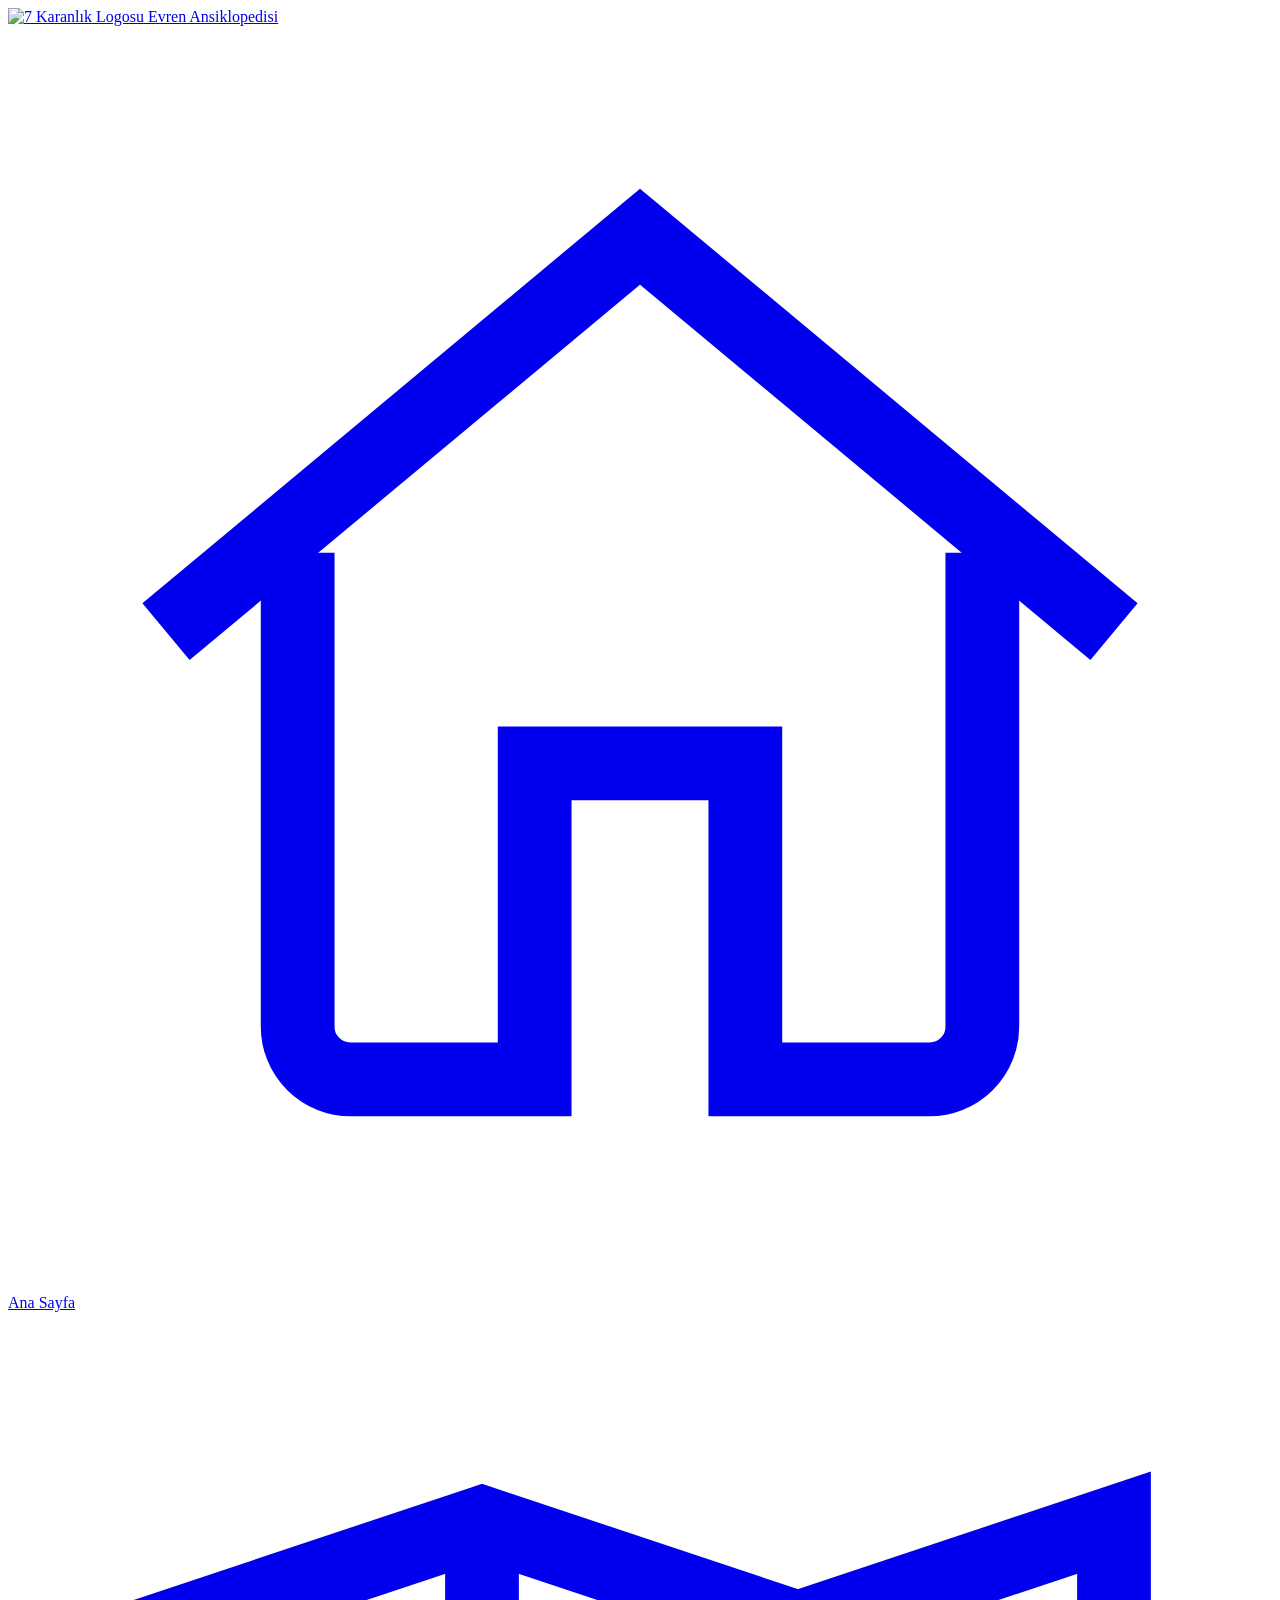
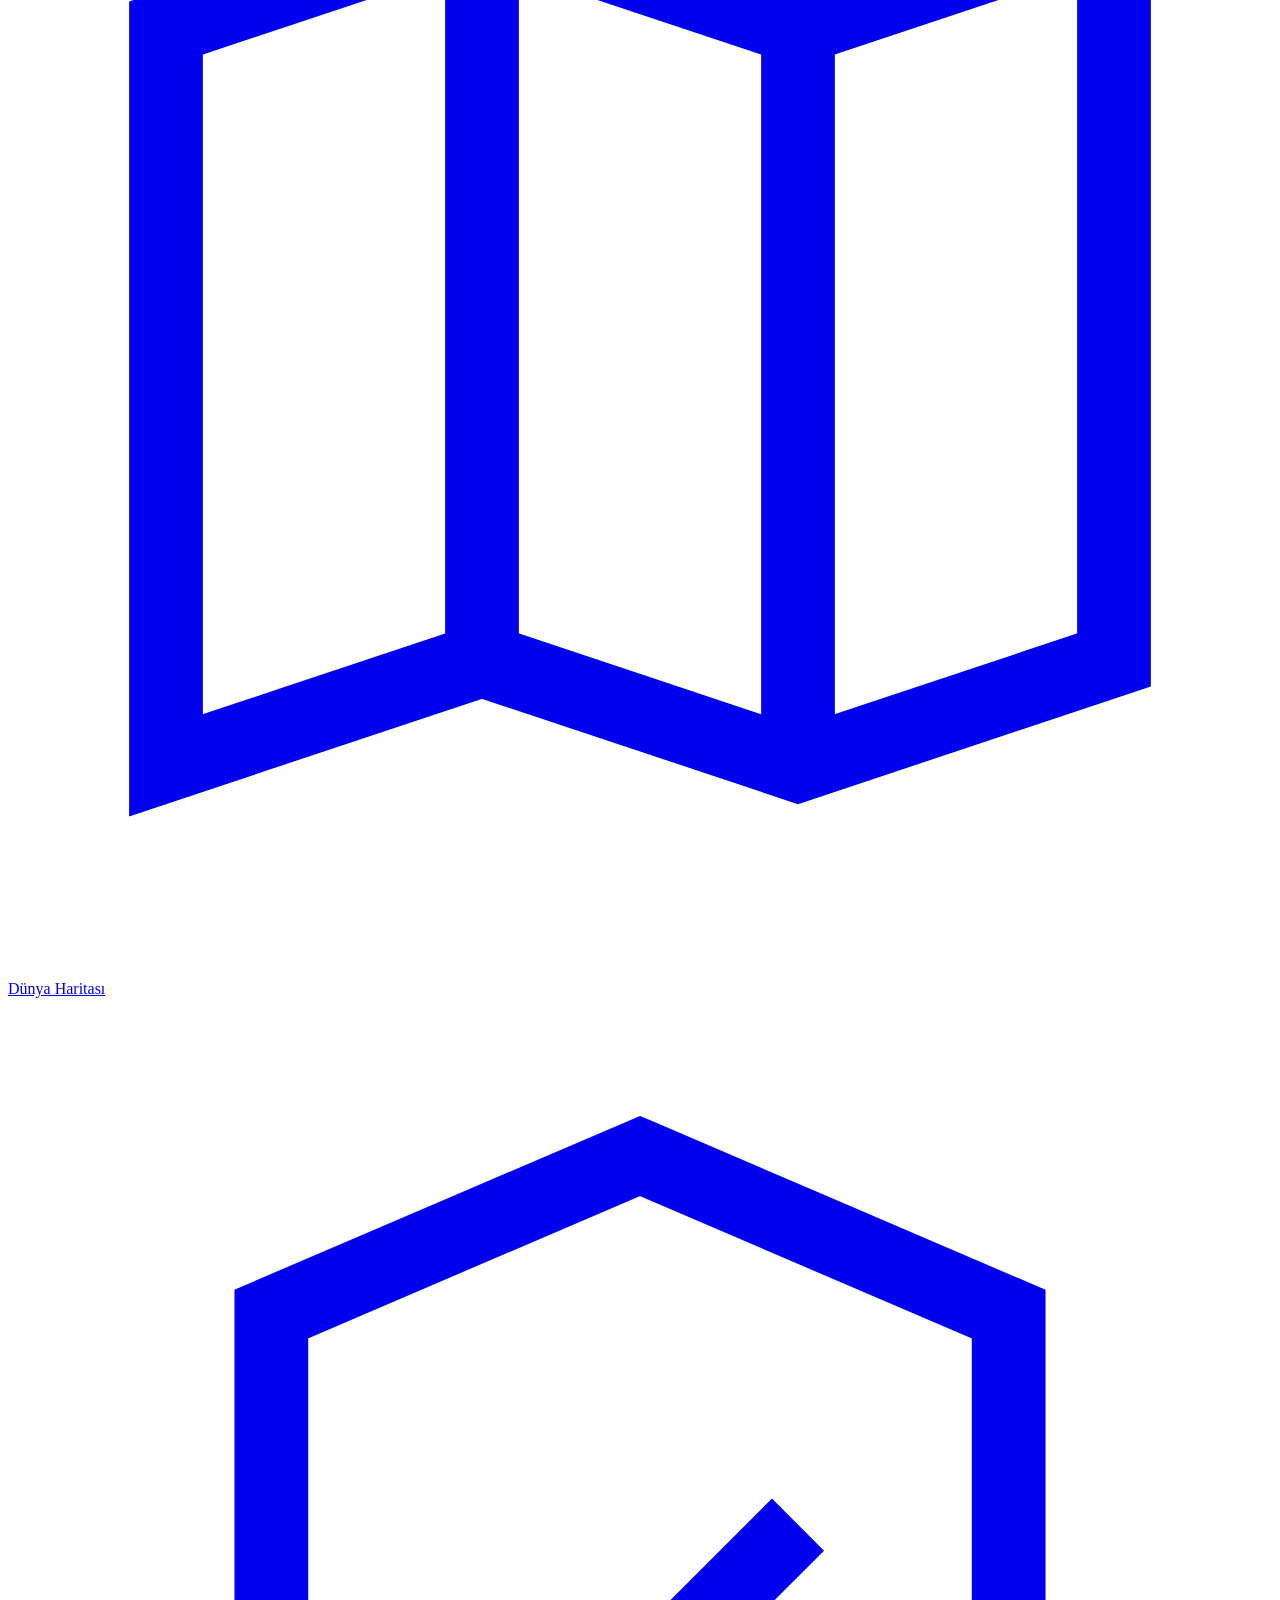
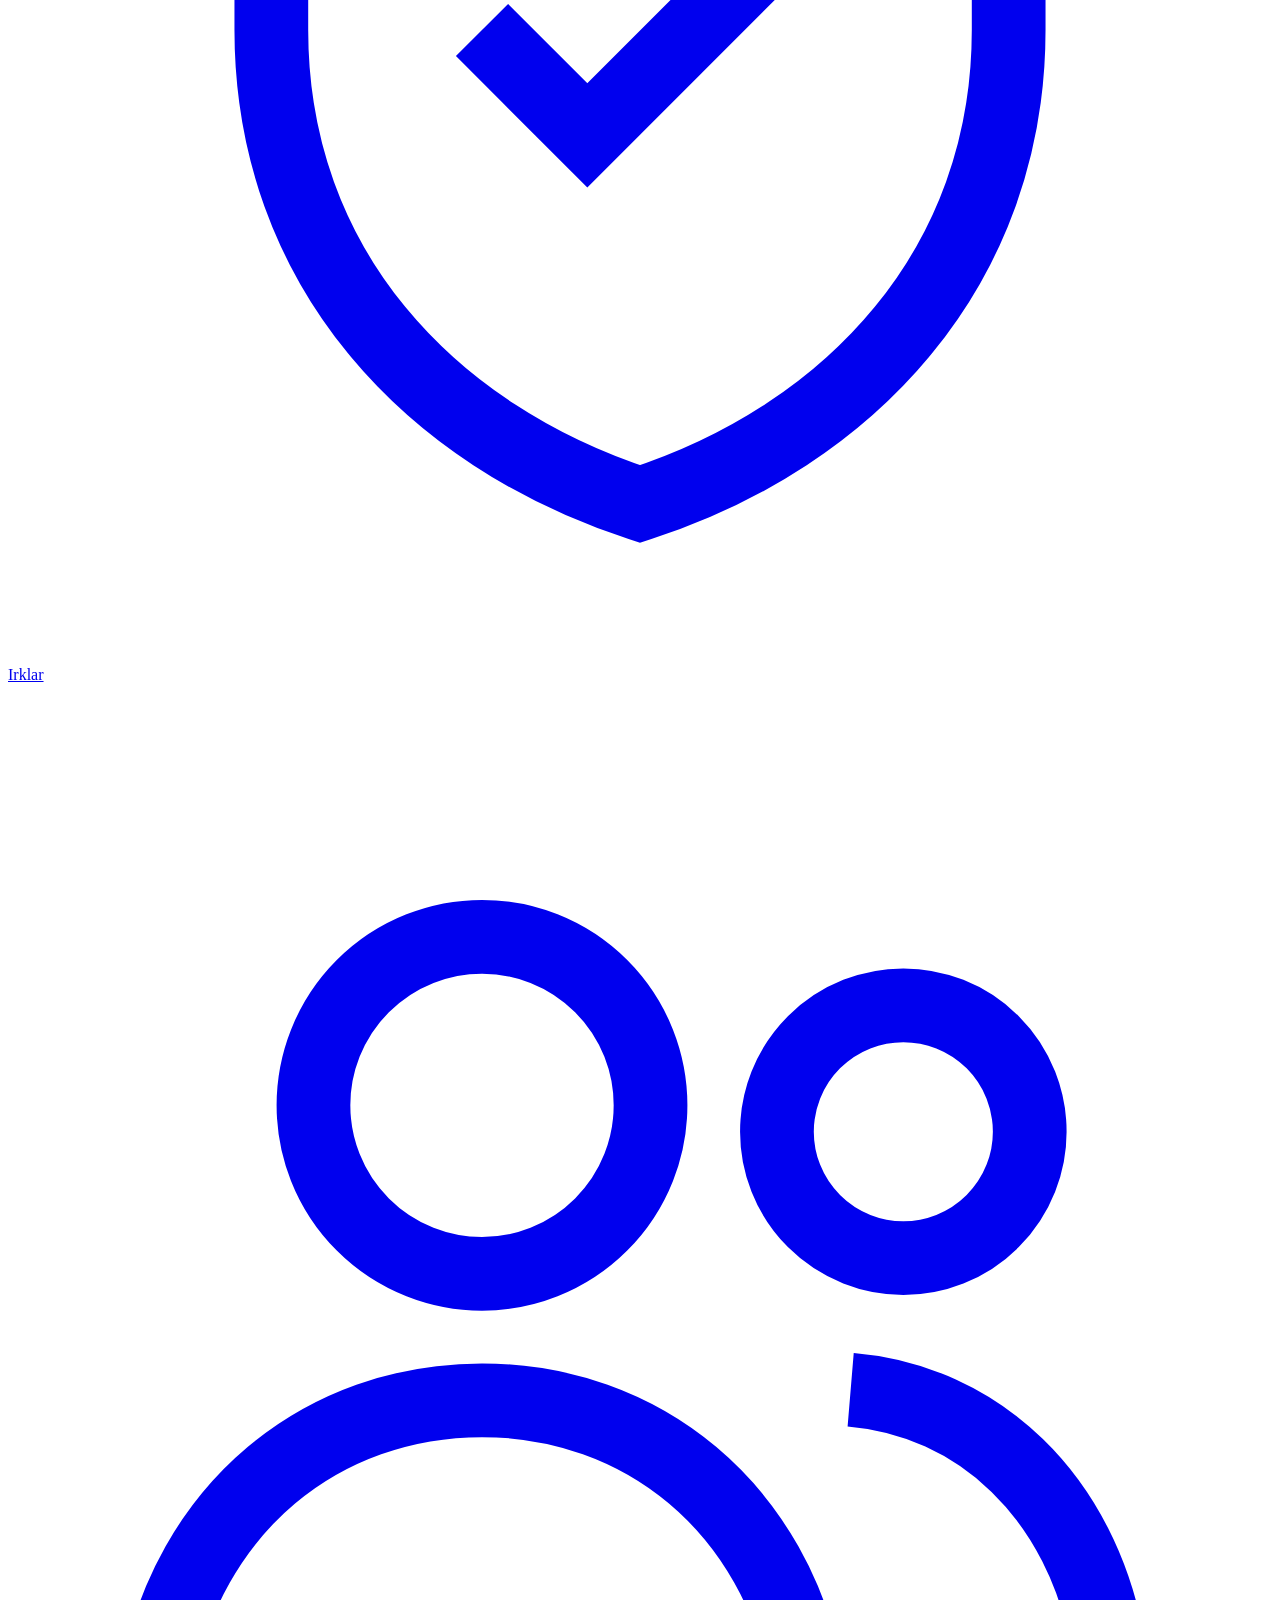
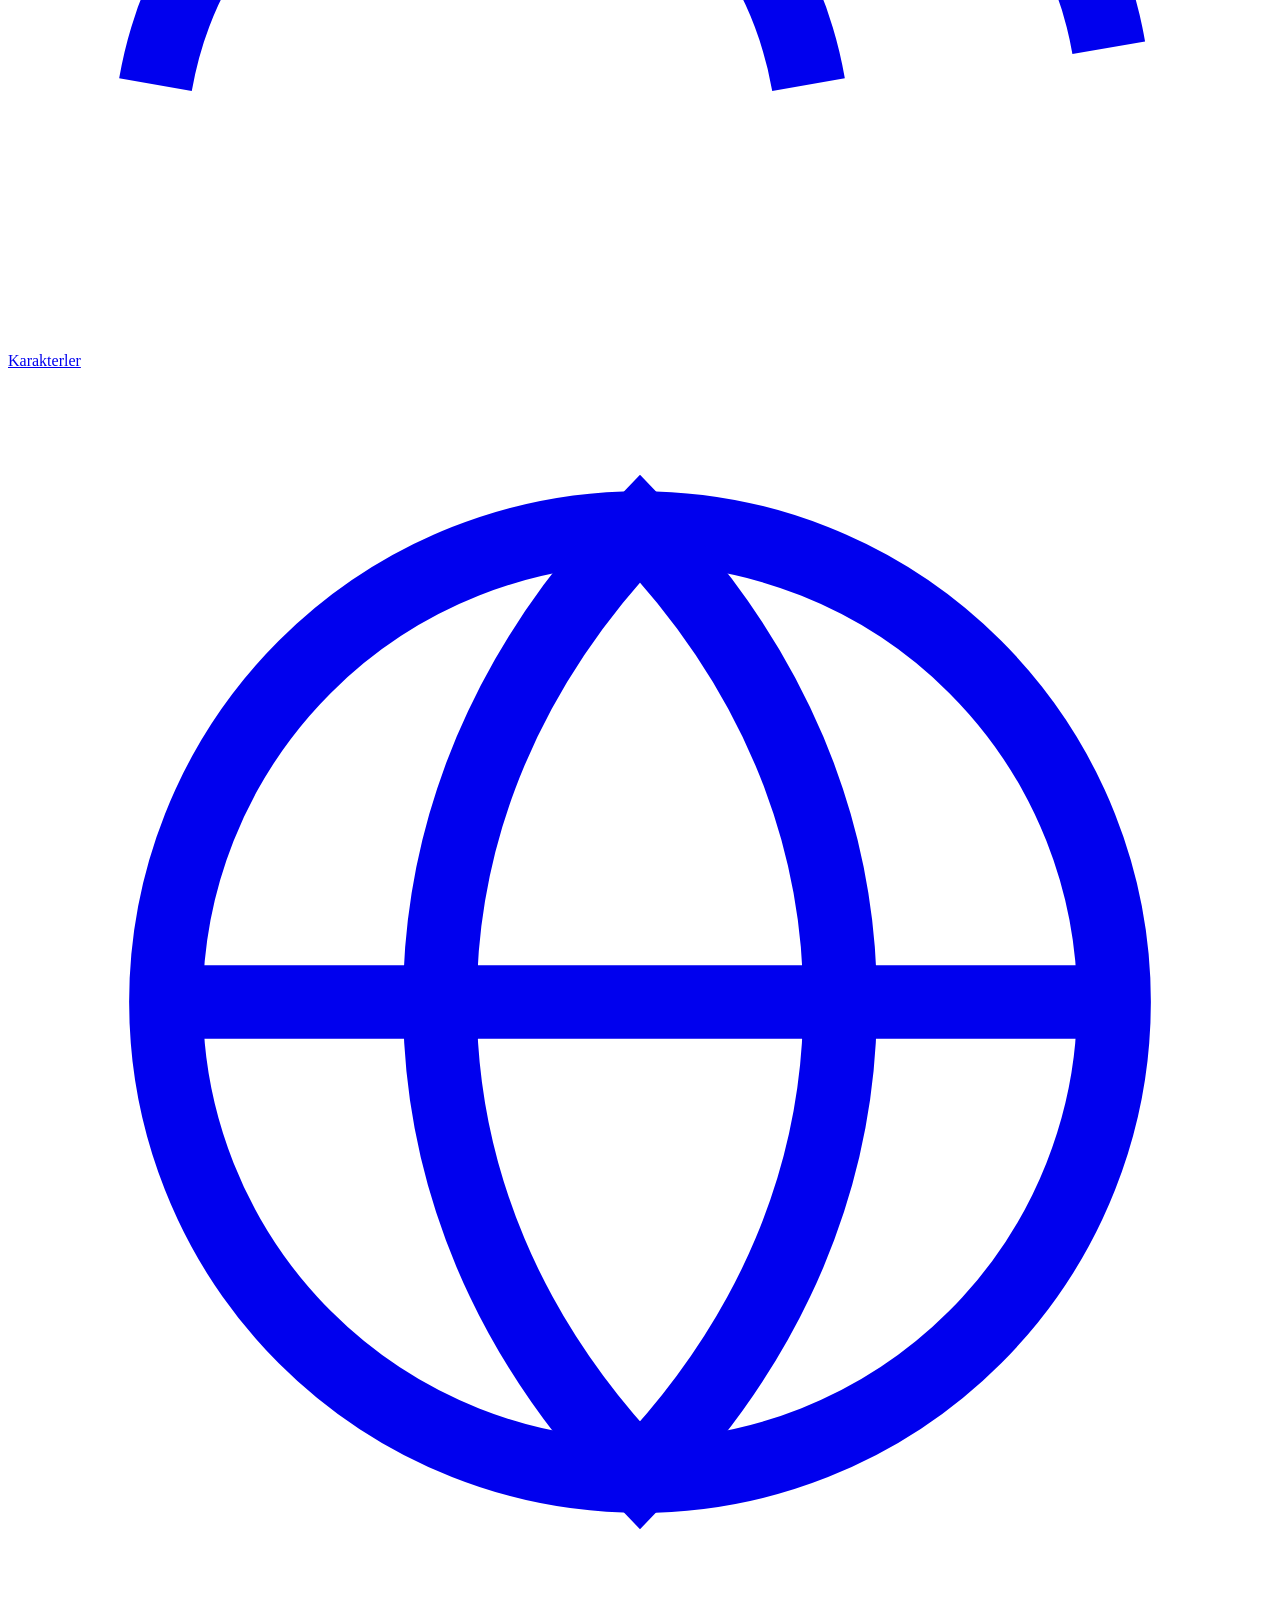
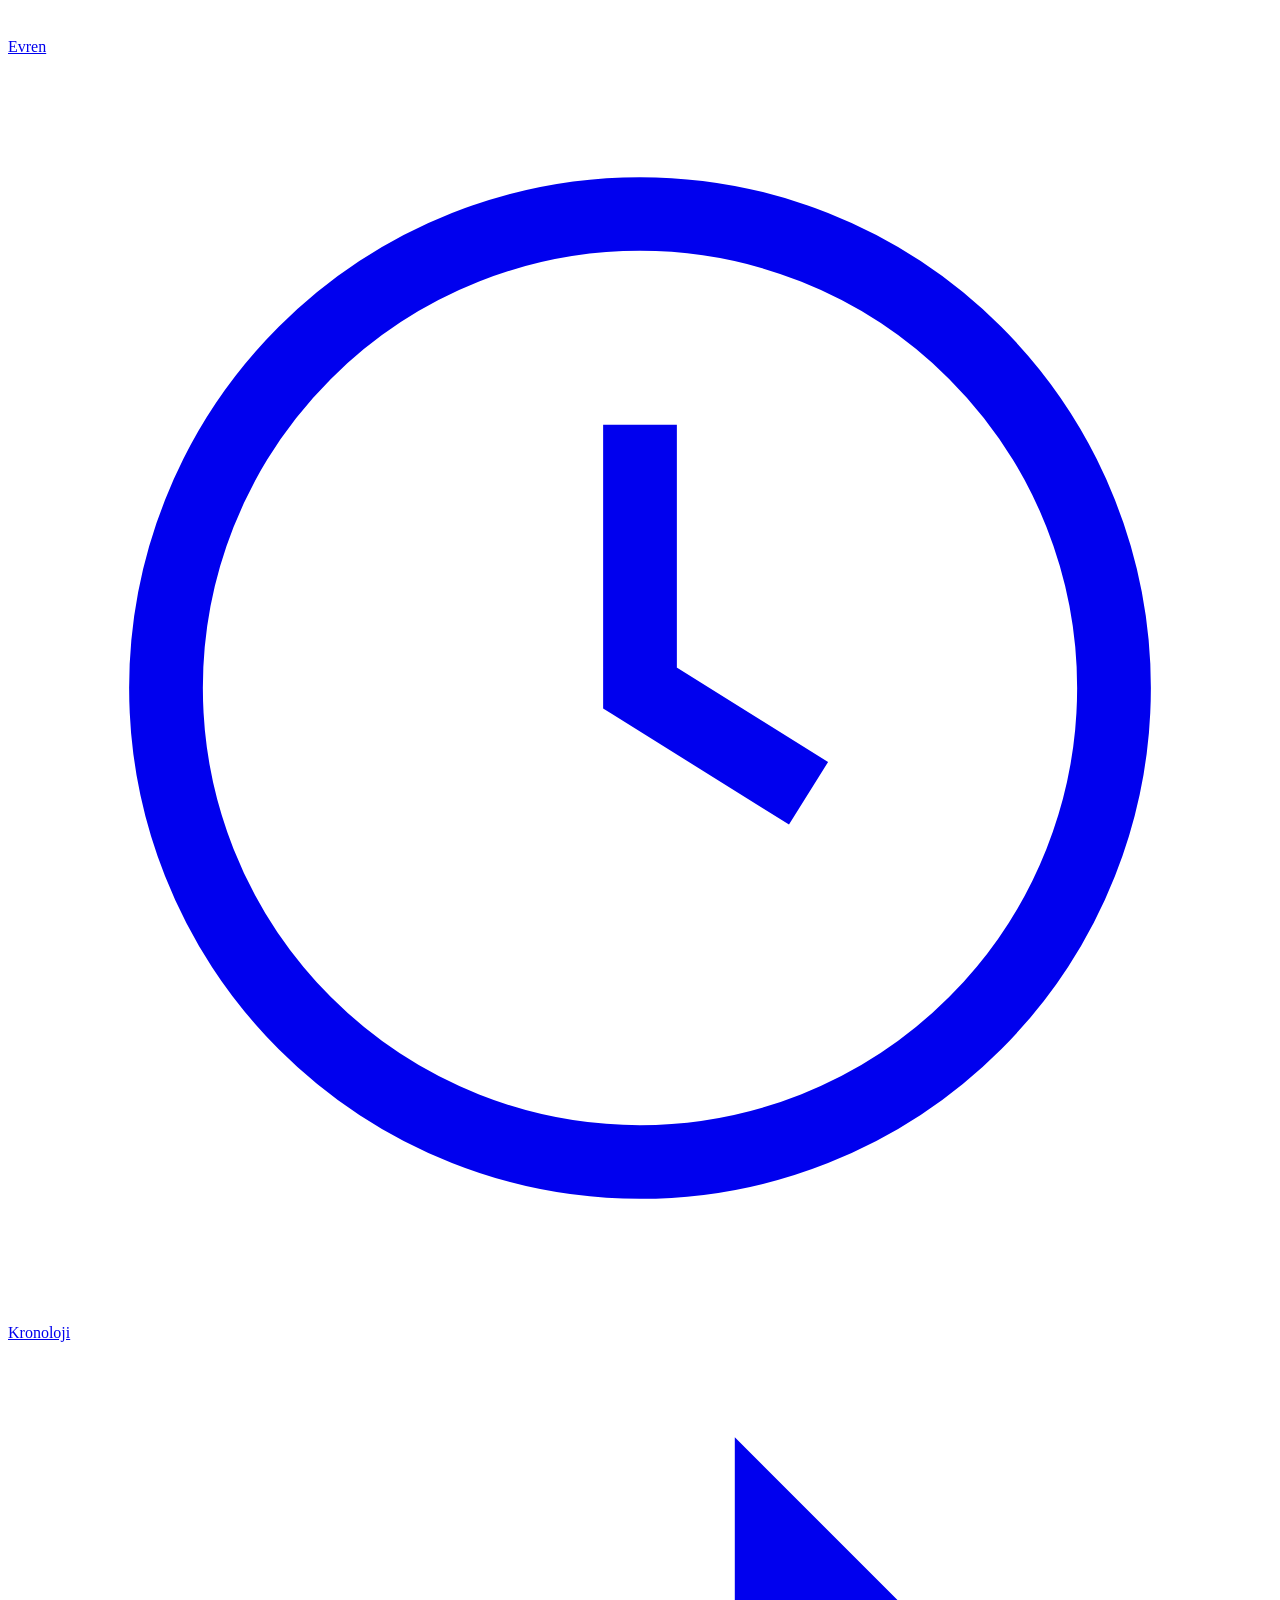
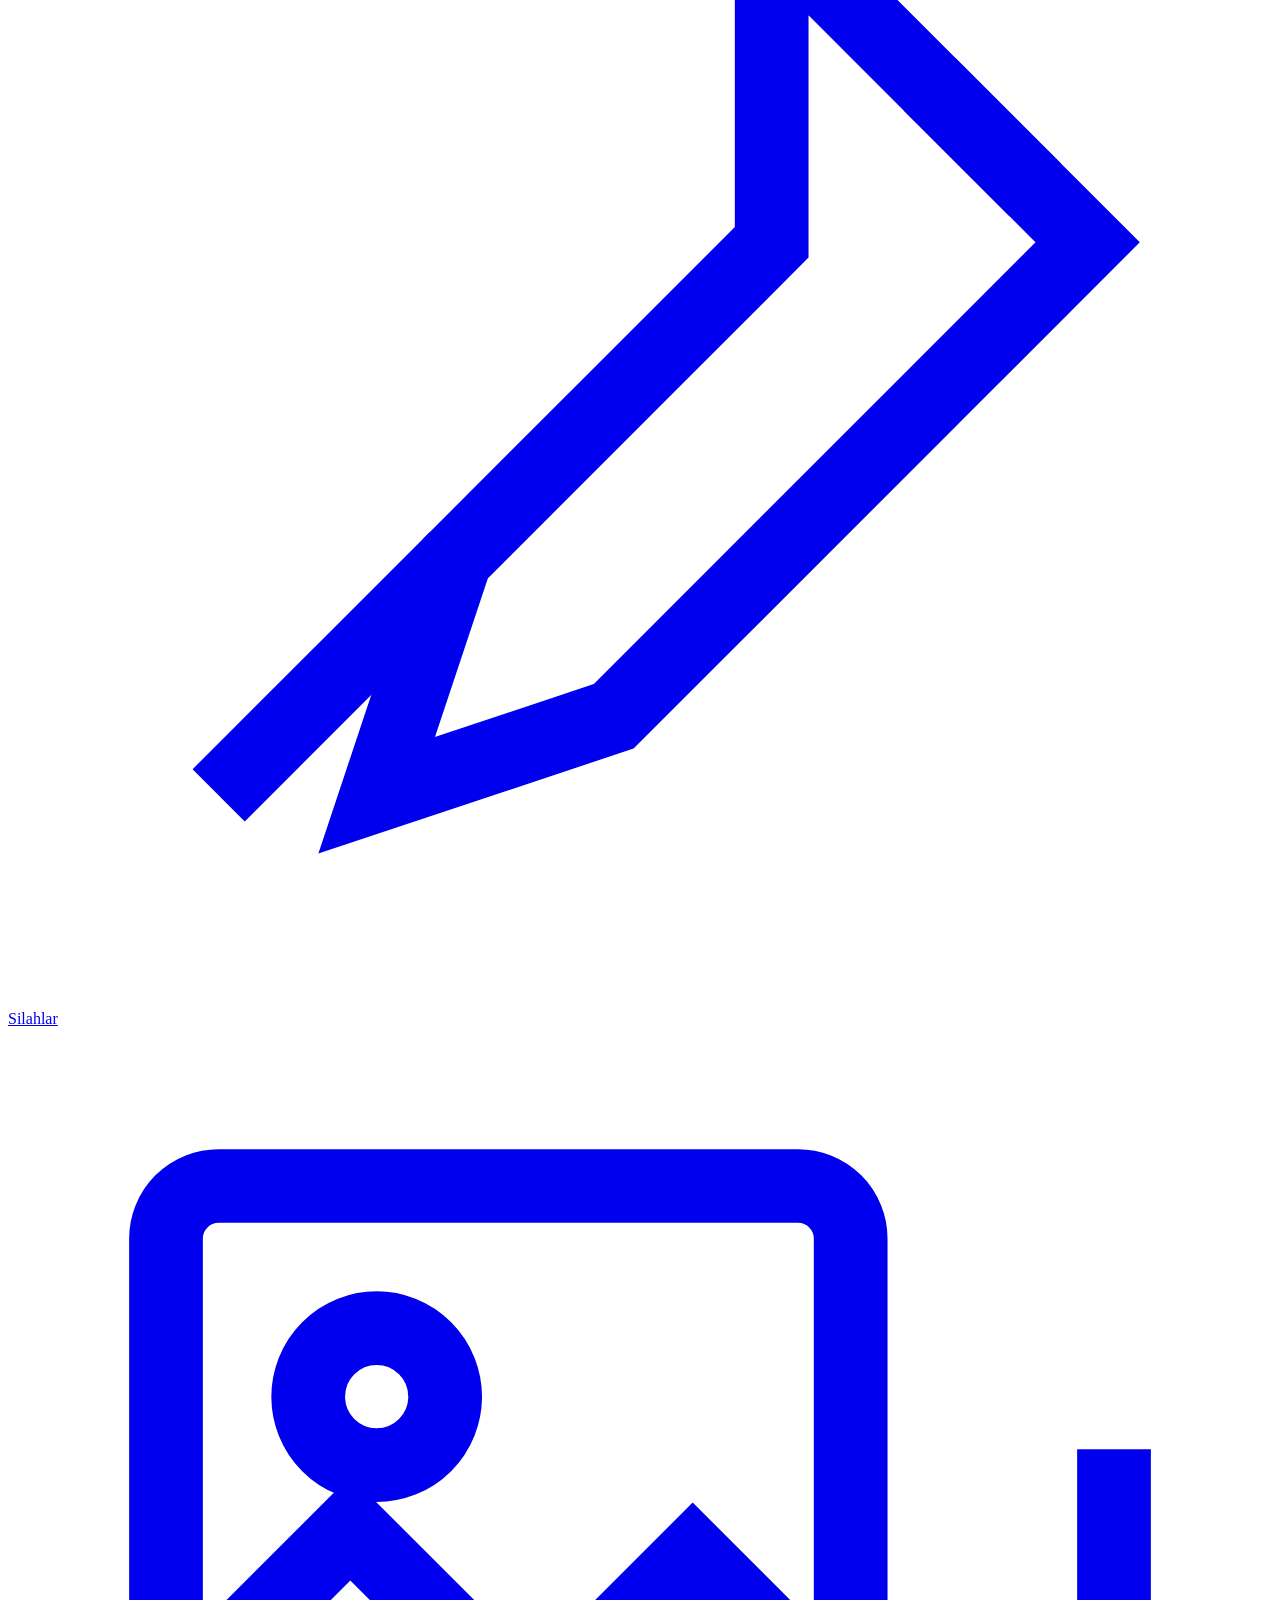
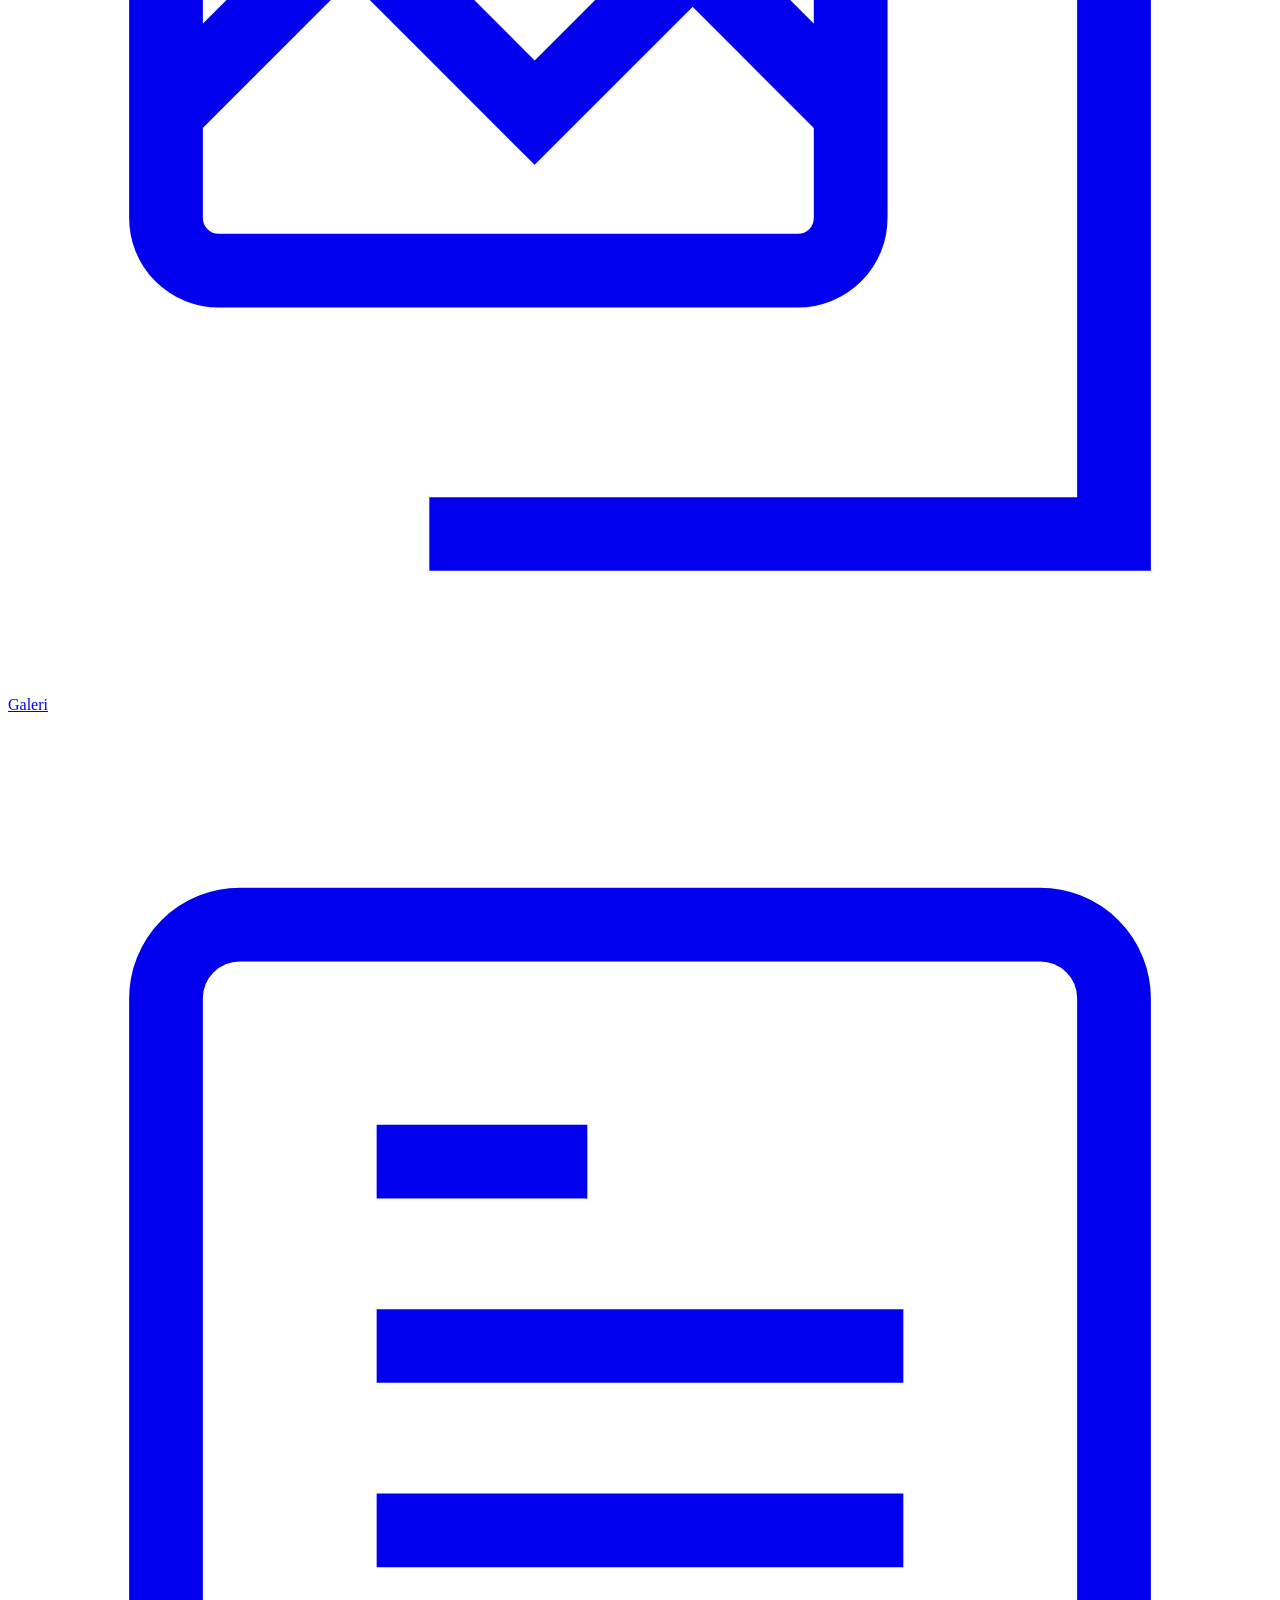
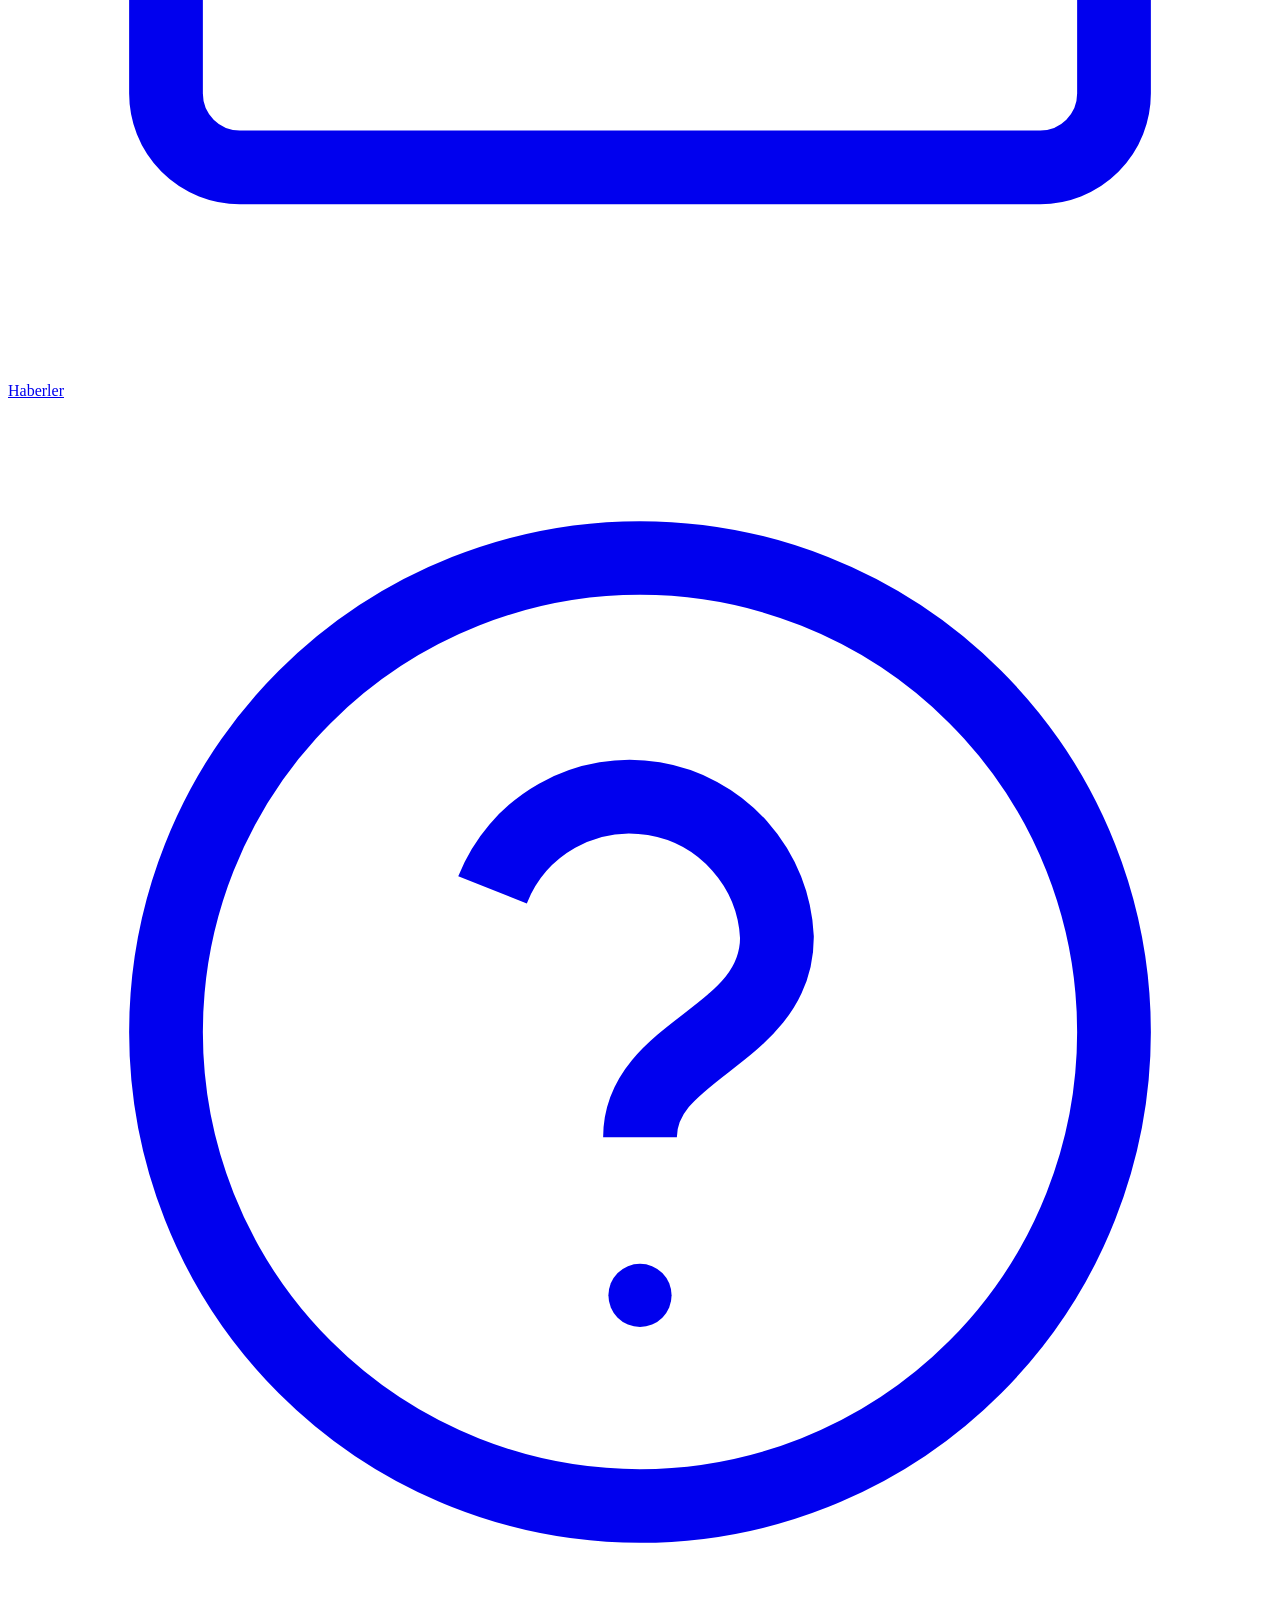
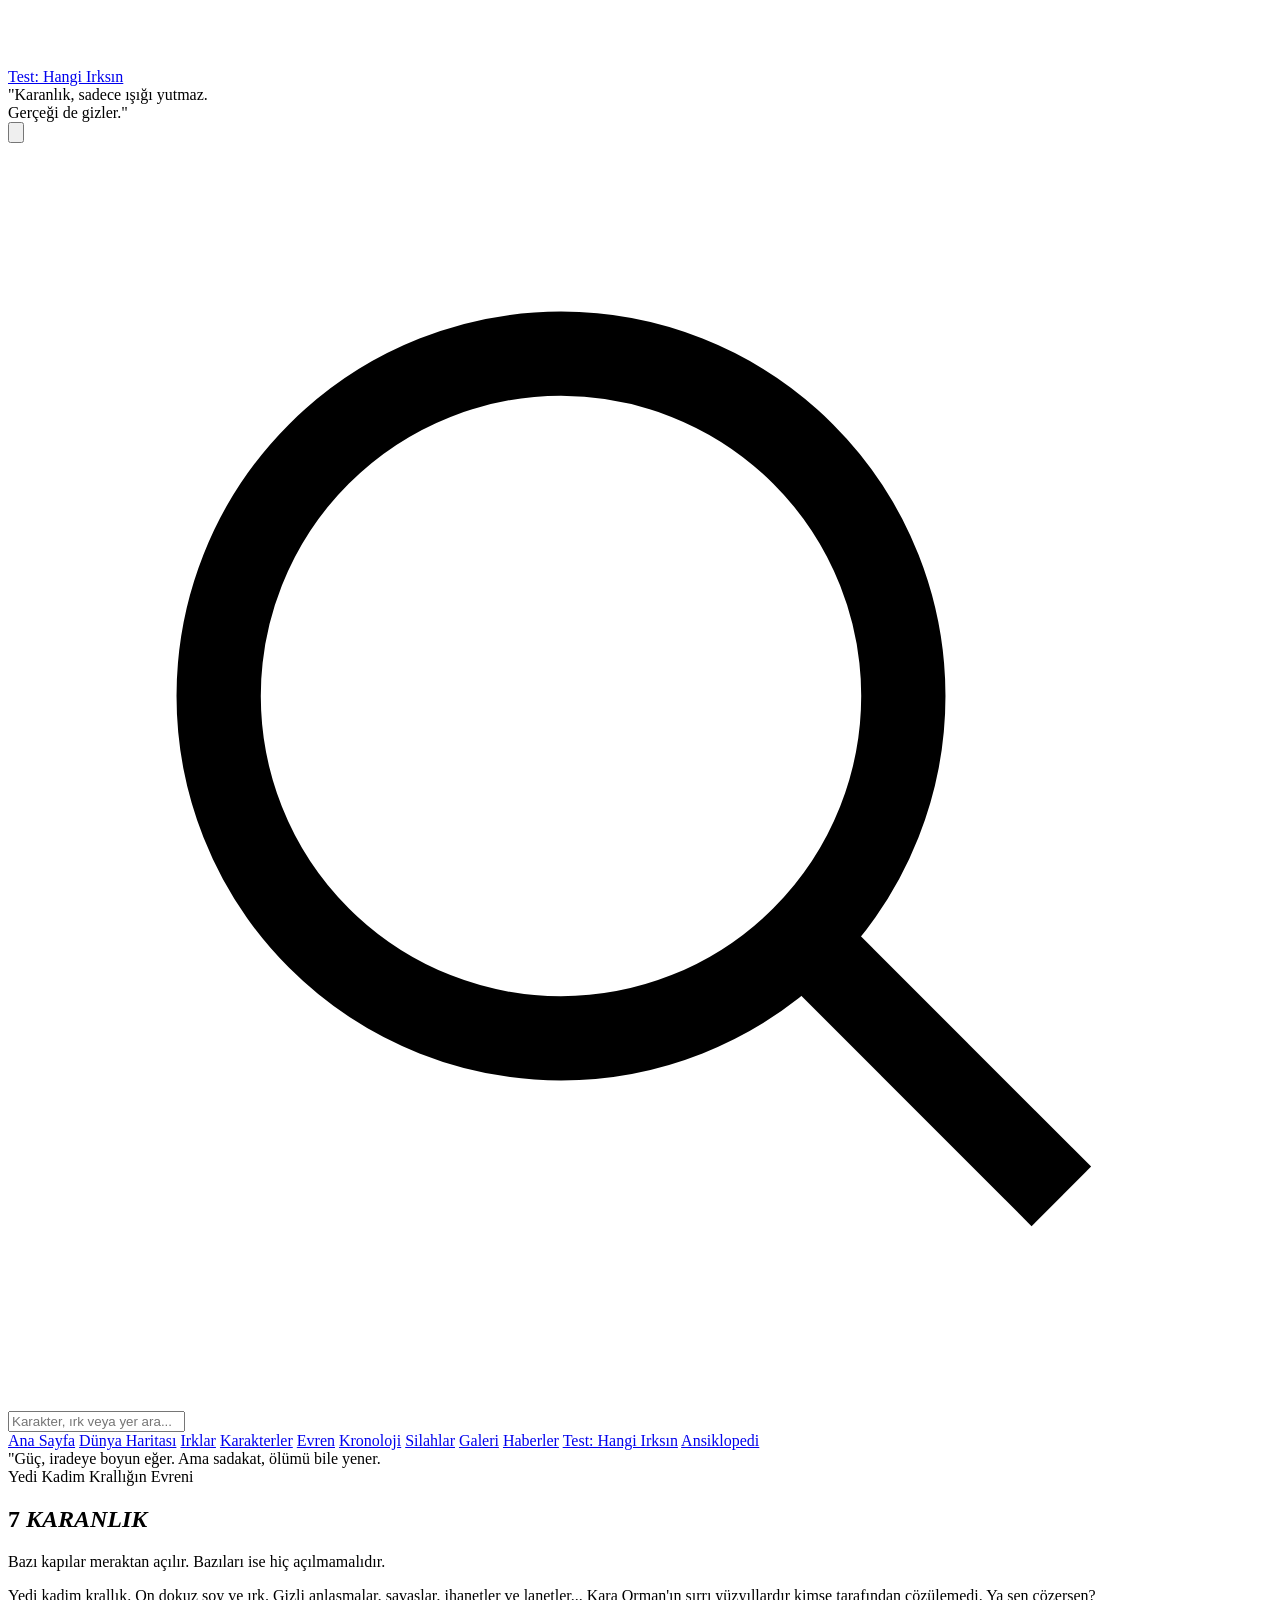
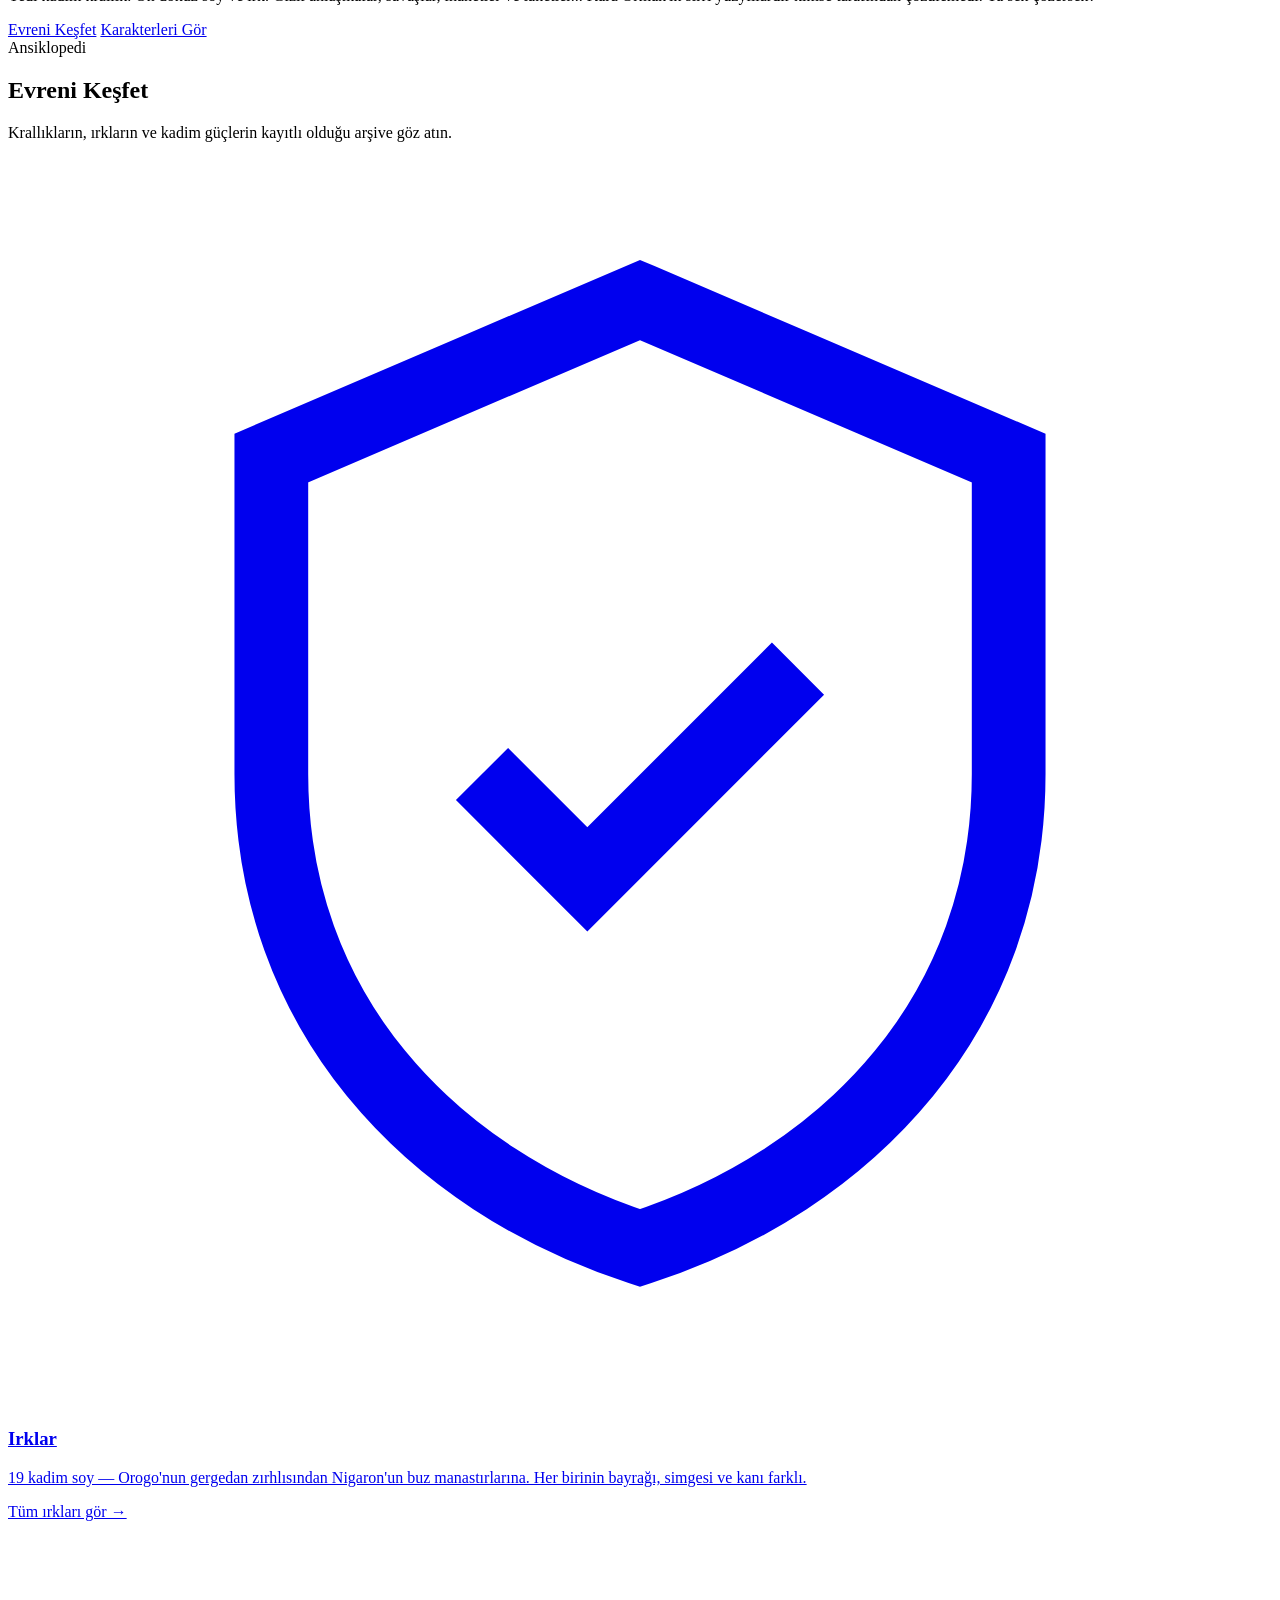
==== index.html @ 1557a7f5 "v20260812 v20260812 7 karanlık evreni" ====
<!DOCTYPE html>
<html lang="tr">
<head>
<meta charset="UTF-8">
<meta name="viewport" content="width=device-width, initial-scale=1.0">
<title>Ana Sayfa · 7 Karanlık Evren Ansiklopedisi</title>
<meta name="description" content="7 Karanlık evreninin resmi ansiklopedisi: ırklar, karakterler, krallıklar ve kadim kronoloji.">
<link rel="preconnect" href="https://fonts.googleapis.com">
<link rel="stylesheet" href="assets/style.css">
<script src="data/data.js"></script>
<script src="assets/common.js"></script>

</head>
<body>
<div class="scrim"></div>
<div class="app">
  <aside class="sidebar">
    <div class="brand">
      <a href="index.html">
        <img src="assets/img/logo.png" alt="7 Karanlık Logosu">
        <span class="tagline">Evren Ansiklopedisi</span>
      </a>
    </div>
    <nav class="nav-main">
<a href="index.html" class="active"><svg viewBox="0 0 24 24" fill="none" stroke="currentColor" stroke-width="1.4"><path d="M3 11.5 12 4l9 7.5"/><path d="M5.5 10v9a1 1 0 0 0 1 1H10v-6h4v6h3.5a1 1 0 0 0 1-1v-9"/></svg><span>Ana Sayfa</span></a>
<a href="harita.html"><svg viewBox="0 0 24 24" fill="none" stroke="currentColor" stroke-width="1.4"><path d="M9 4 3 6v14l6-2 6 2 6-2V4l-6 2-6-2z"/><path d="M9 4v14M15 6v14"/></svg><span>Dünya Haritası</span></a>
<a href="irklar.html"><svg viewBox="0 0 24 24" fill="none" stroke="currentColor" stroke-width="1.4"><path d="M12 3l7 3v6c0 4.5-3 7.7-7 9-4-1.3-7-4.5-7-9V6l7-3z"/><path d="M9 12l2 2 4-4"/></svg><span>Irklar</span></a>
<a href="karakterler.html"><svg viewBox="0 0 24 24" fill="none" stroke="currentColor" stroke-width="1.4"><circle cx="9" cy="8" r="3.2"/><path d="M2.8 19c.6-3.4 3.2-5.4 6.2-5.4s5.6 2 6.2 5.4"/><circle cx="17" cy="8.5" r="2.4"/><path d="M16 13.4c2.4.2 4.4 2 4.9 4.9"/></svg><span>Karakterler</span></a>
<a href="evren.html"><svg viewBox="0 0 24 24" fill="none" stroke="currentColor" stroke-width="1.4"><circle cx="12" cy="12" r="9"/><path d="M3 12h18M12 3c2.5 2.6 3.8 5.7 3.8 9s-1.3 6.4-3.8 9c-2.5-2.6-3.8-5.7-3.8-9S9.5 5.6 12 3z"/></svg><span>Evren</span></a>
<a href="kronoloji.html"><svg viewBox="0 0 24 24" fill="none" stroke="currentColor" stroke-width="1.4"><circle cx="12" cy="12" r="9"/><path d="M12 7v5l3.2 2"/></svg><span>Kronoloji</span></a>
<a href="silahlar.html"><svg viewBox="0 0 24 24" fill="none" stroke="currentColor" stroke-width="1.4"><path d="M14.5 3.5 20.5 9.5 11.5 18.5 7 20l1.5-4.5 6-6z"/><path d="M17.5 6.5l2 2"/><path d="M4 20l4.5-4.5"/></svg><span>Silahlar</span></a>
<a href="galeri.html"><svg viewBox="0 0 24 24" fill="none" stroke="currentColor" stroke-width="1.4"><rect x="3" y="3" width="13" height="13" rx="1"/><circle cx="7" cy="7" r="1.3"/><path d="M3 13l3.5-3.5L10 13l3-3 3 3"/><path d="M8 21h13V8"/></svg><span>Galeri</span></a>
<a href="haberler.html"><svg viewBox="0 0 24 24" fill="none" stroke="currentColor" stroke-width="1.4"><rect x="3" y="4" width="18" height="16" rx="1.4"/><path d="M7 8.5h4M7 12h10M7 15.5h10"/></svg><span>Haberler</span></a>
<a href="test-irk.html"><svg viewBox="0 0 24 24" fill="none" stroke="currentColor" stroke-width="1.4"><circle cx="12" cy="12" r="9"/><path d="M9.2 9.3a2.8 2.8 0 0 1 5.4.9c0 1.9-2.6 2.1-2.6 3.8"/><circle cx="12" cy="17" r=".6" fill="currentColor" stroke="none"/></svg><span>Test: Hangi Irksın</span></a>
    </nav>
    <div class="sidebar-foot">
      "Karanlık, sadece ışığı yutmaz.<br>Gerçeği de gizler."
    </div>
  </aside>
  <div class="content">
    <header class="topbar">
      <button class="menu-toggle" aria-label="Menü"><svg viewBox="0 0 24 24" fill="none" stroke="currentColor" stroke-width="1.6"><path d="M4 7h16M4 12h16M4 17h16"/></svg></button>
      <div class="search-box">
        <svg viewBox="0 0 24 24" fill="none" stroke="currentColor" stroke-width="1.6"><circle cx="10.5" cy="10.5" r="6.5"/><path d="M20 20l-4.6-4.6"/></svg>
        <input type="text" placeholder="Karakter, ırk veya yer ara..." data-global-search>
      </div>
      <nav class="topnav">
<a href="index.html" class="active">Ana Sayfa</a>
<a href="harita.html">Dünya Haritası</a>
<a href="irklar.html">Irklar</a>
<a href="karakterler.html">Karakterler</a>
<a href="evren.html">Evren</a>
<a href="kronoloji.html">Kronoloji</a>
<a href="silahlar.html">Silahlar</a>
<a href="galeri.html">Galeri</a>
<a href="haberler.html">Haberler</a>
<a href="test-irk.html">Test: Hangi Irksın</a>
        <a href="irklar.html" class="cta">Ansiklopedi</a>
      </nav>
    </header>
    
    <section class="hero">
      <div class="quote-card"><span class="mark">"</span>Güç, iradeye boyun eğer. Ama sadakat, ölümü bile yener.</div>
      <div class="hero-inner">
        <span class="eyebrow">Yedi Kadim Krallığın Evreni</span>
        <h1>7 <em>KARANLIK</em></h1>
        <p class="hero-sub">Bazı kapılar meraktan açılır. Bazıları ise hiç açılmamalıdır.</p>
        <p class="hero-lore">Yedi kadim krallık. On dokuz soy ve ırk. Gizli anlaşmalar, savaşlar, ihanetler ve lanetler... Kara Orman'ın sırrı yüzyıllardır kimse tarafından çözülemedi. Ya sen çözersen?</p>
        <a class="btn" href="irklar.html">Evreni Keşfet</a>
        <a class="btn ghost" href="karakterler.html">Karakterleri Gör</a>
      </div>
    </section>

    <section class="section">
      <div class="section-head">
        <div><span class="eyebrow">Ansiklopedi</span><h2>Evreni Keşfet</h2></div>
        <div class="desc">Krallıkların, ırkların ve kadim güçlerin kayıtlı olduğu arşive göz atın.</div>
      </div>
      <div class="card-grid">
    <a class="feature-card" href="irklar.html" style="display:block;">
      <div class="feature-icon"><svg viewBox="0 0 24 24" fill="none" stroke="currentColor" stroke-width="1.4"><path d="M12 3l7 3v6c0 4.5-3 7.7-7 9-4-1.3-7-4.5-7-9V6l7-3z"/><path d="M9 12l2 2 4-4"/></svg></div>
      <h3>Irklar</h3>
      <p>19 kadim soy — Orogo'nun gergedan zırhlısından Nigaron'un buz manastırlarına. Her birinin bayrağı, simgesi ve kanı farklı.</p>
      <span class="go">Tüm ırkları gör →</span>
    </a>
    <a class="feature-card" href="karakterler.html" style="display:block;">
      <div class="feature-icon"><svg viewBox="0 0 24 24" fill="none" stroke="currentColor" stroke-width="1.4"><circle cx="9" cy="8" r="3.2"/><path d="M2.8 19c.6-3.4 3.2-5.4 6.2-5.4s5.6 2 6.2 5.4"/><circle cx="17" cy="8.5" r="2.4"/><path d="M16 13.4c2.4.2 4.4 2 4.9 4.9"/></svg></div>
      <h3>Karakterler</h3>
      <p>70 kral, komutan, isyancı ve gizemli figür. Krallıkların kaderini belirleyen isimler.</p>
      <span class="go">Tüm karakterleri gör →</span>
    </a>
    <a class="feature-card" href="kronoloji.html" style="display:block;">
      <div class="feature-icon"><svg viewBox="0 0 24 24" fill="none" stroke="currentColor" stroke-width="1.4"><circle cx="12" cy="12" r="9"/><path d="M12 7v5l3.2 2"/></svg></div>
      <h3>Kronoloji</h3>
      <p>12 bölümlük hikâye — tahtın gölgesinden kadim kadere uzanan yol.</p>
      <span class="go">Zaman çizelgesini gör →</span>
    </a>
    <a class="feature-card" href="evren.html" style="display:block;">
      <div class="feature-icon"><svg viewBox="0 0 24 24" fill="none" stroke="currentColor" stroke-width="1.4"><circle cx="12" cy="12" r="9"/><path d="M3 12h18M12 3c2.5 2.6 3.8 5.7 3.8 9s-1.3 6.4-3.8 9c-2.5-2.6-3.8-5.7-3.8-9S9.5 5.6 12 3z"/></svg></div>
      <h3>Mekanlar</h3>
      <p>26 bilinen yer — Kara Orman'dan Volvor Dağları'na, krallıkların sınırlarını çizen topraklar.</p>
      <span class="go">Haritayı keşfet →</span>
    </a>
    <a class="feature-card" href="evren.html" style="display:block;">
      <div class="feature-icon"><svg viewBox="0 0 24 24" fill="none" stroke="currentColor" stroke-width="1.4"><path d="M12 21c-4-1-6.5-4-6.5-8 0-3 1.5-5 3-6-1-.3-2-1.4-2.2-2.6 1.6-.4 3 .2 3.7 1.1.6-.2 1.3-.3 2-.3s1.4.1 2 .3c.7-.9 2.1-1.5 3.7-1.1-.2 1.2-1.2 2.3-2.2 2.6 1.5 1 3 3 3 6 0 4-2.5 7-6.5 8z"/><circle cx="9.7" cy="10.5" r=".6" fill="currentColor" stroke="none"/><circle cx="14.3" cy="10.5" r=".6" fill="currentColor" stroke="none"/></svg></div>
      <h3>Yaratıklar & Ordular</h3>
      <p>4 efsanevi yaratık, 8 ordu ve grup. Savaş meydanlarını dolduran güçler.</p>
      <span class="go">Yaratıkları gör →</span>
    </a>
    <a class="feature-card" href="evren.html" style="display:block;">
      <div class="feature-icon"><svg viewBox="0 0 24 24" fill="none" stroke="currentColor" stroke-width="1.4"><circle cx="12" cy="12" r="9"/><path d="M3 12h18M12 3c2.5 2.6 3.8 5.7 3.8 9s-1.3 6.4-3.8 9c-2.5-2.6-3.8-5.7-3.8-9S9.5 5.6 12 3z"/></svg></div>
      <h3>Tanrılar & Eşyalar</h3>
      <p>3 tanrı, 6 kadim eşya ve taş. Dünyayı şekillendiren gizemli güçler.</p>
      <span class="go">Evreni keşfet →</span>
    </a>
      </div>
    </section>

    <section class="section tight">
      <div class="section-head">
        <div><span class="eyebrow">Soylar</span><h2>Öne Çıkan Irklar</h2></div>
        <a class="section-link" href="irklar.html">Tüm ırkları gör →</a>
      </div>
      <div class="race-grid">
      <a class="race-card" href="irklar.html#arthex">
        <div class="thumb-wrap"><img src="assets/img/thumb/Arthex.jpg" alt="Arthex ırkı" loading="lazy"></div>
        <div class="swatch"><span style="background:#1c3a63"></span><span style="background:#e8e2d5"></span></div>
        <div class="info">
          <div class="name">Arthex</div>
          <div class="sub">Simge: Kılıç</div>
        </div>
      </a>
      <a class="race-card" href="irklar.html#orogo">
        <div class="thumb-wrap"><img src="assets/img/thumb/Orogo.jpg" alt="Orogo ırkı" loading="lazy"></div>
        <div class="swatch"><span style="background:#c9a227"></span><span style="background:#141414"></span></div>
        <div class="info">
          <div class="name">Orogo</div>
          <div class="sub">Simge: Gergedan</div>
        </div>
      </a>
      <a class="race-card" href="irklar.html#urigon">
        <div class="thumb-wrap"><img src="assets/img/thumb/Urigon.jpg" alt="Urigon ırkı" loading="lazy"></div>
        <div class="swatch"><span style="background:#141414"></span><span style="background:#7a1f1f"></span></div>
        <div class="info">
          <div class="name">Urigon</div>
          <div class="sub">Simge: Kanlı Asa</div>
        </div>
      </a>
      <a class="race-card" href="irklar.html#vitan">
        <div class="thumb-wrap"><img src="assets/img/thumb/Vitan.jpg" alt="Vitan ırkı" loading="lazy"></div>
        <div class="swatch"><span style="background:#7a1f1f"></span><span style="background:#3a0f0f"></span></div>
        <div class="info">
          <div class="name">Vitan</div>
          <div class="sub">Simge: Balina</div>
        </div>
      </a>
      <a class="race-card" href="irklar.html#nigaron">
        <div class="thumb-wrap"><img src="assets/img/thumb/Nigaron.jpg" alt="Nigaron ırkı" loading="lazy"></div>
        <div class="swatch"><span style="background:#141414"></span><span style="background:#c9a227"></span></div>
        <div class="info">
          <div class="name">Nigaron</div>
          <div class="sub">Simge: Kurt</div>
        </div>
      </a>
      <a class="race-card" href="irklar.html#vedur">
        <div class="thumb-wrap"><img src="assets/img/thumb/Vedur.jpg" alt="Vedur ırkı" loading="lazy"></div>
        <div class="swatch"><span style="background:#d8d2c2"></span><span style="background:#8f8a76"></span></div>
        <div class="info">
          <div class="name">Vedur</div>
          <div class="sub">Simge: At</div>
        </div>
      </a>
      <a class="race-card" href="irklar.html#dormit">
        <div class="thumb-wrap"><img src="assets/img/thumb/Dormit.jpg" alt="Dormit ırkı" loading="lazy"></div>
        <div class="swatch"><span style="background:#1e3a5f"></span><span style="background:#0e1c30"></span></div>
        <div class="info">
          <div class="name">Dormit</div>
          <div class="sub">Simge: Lukadia (Deniz Ejderi)</div>
        </div>
      </a>
      <a class="race-card" href="irklar.html#korigan">
        <div class="thumb-wrap"><img src="assets/img/thumb/Korigan.jpg" alt="Korigan ırkı" loading="lazy"></div>
        <div class="swatch"><span style="background:#c9a227"></span><span style="background:#7a1f1f"></span></div>
        <div class="info">
          <div class="name">Korigan</div>
          <div class="sub">Simge: Ateş</div>
        </div>
      </a>
      </div>
    </section>

    <footer class="site-footer">
      <div class="quote">"Güç, iradeye boyun eğer. Ama sadakat, ölümü bile yener."</div>
      <div class="rights"><span class="big">7</span>© 7 Karanlık Evreni — Tüm hakları saklıdır.</div>
    </footer>
  </div>
</div>
</body>
</html>
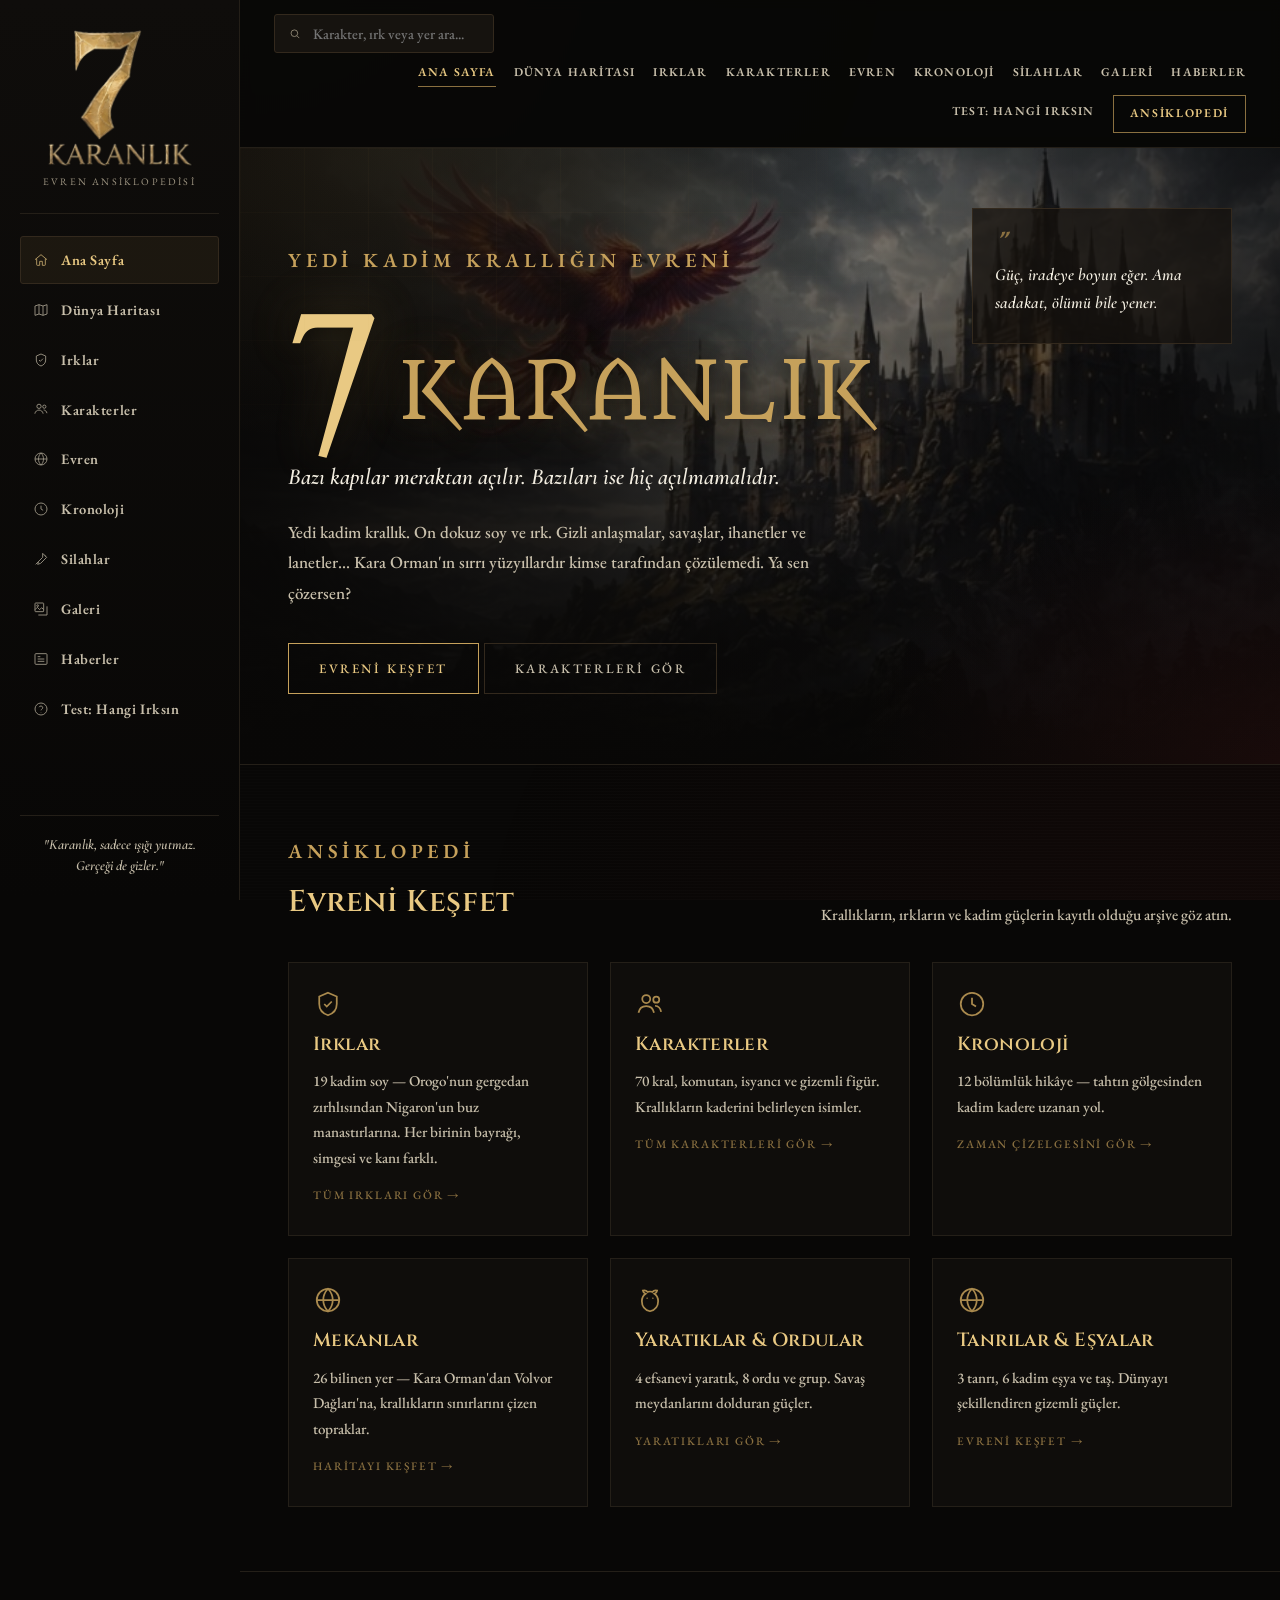
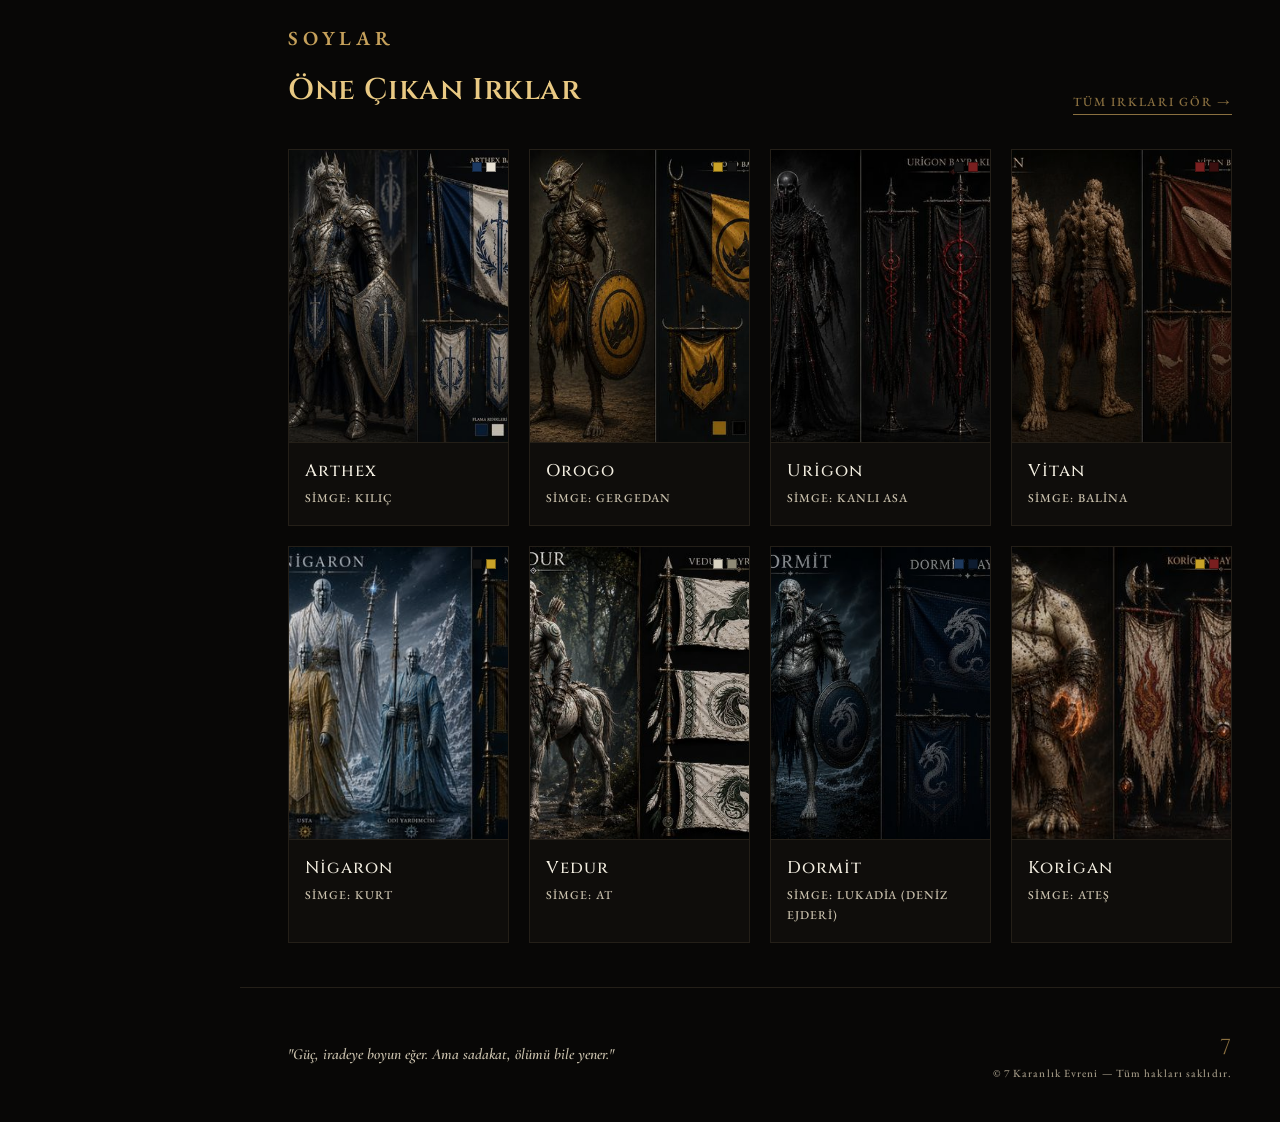
==== commit 12d67ea1: "commit v4" ====
--- a/index.html
+++ b/index.html
@@ -6,6 +6,8 @@
 <title>Ana Sayfa · 7 Karanlık Evren Ansiklopedisi</title>
 <meta name="description" content="7 Karanlık evreninin resmi ansiklopedisi: ırklar, karakterler, krallıklar ve kadim kronoloji.">
 <link rel="preconnect" href="https://fonts.googleapis.com">
+<link rel="preconnect" href="https://fonts.gstatic.com" crossorigin>
+<link href="https://fonts.googleapis.com/css2?family=Metamorphous&display=swap" rel="stylesheet">
 <link rel="stylesheet" href="assets/style.css">
 <script src="data/data.js"></script>
 <script src="assets/common.js"></script>
@@ -63,7 +65,7 @@
       <div class="quote-card"><span class="mark">"</span>Güç, iradeye boyun eğer. Ama sadakat, ölümü bile yener.</div>
       <div class="hero-inner">
         <span class="eyebrow">Yedi Kadim Krallığın Evreni</span>
-        <h1>7 <em>KARANLIK</em></h1>
+        <h1><span class="num">7</span> <em>KARANLIK</em></h1>
         <p class="hero-sub">Bazı kapılar meraktan açılır. Bazıları ise hiç açılmamalıdır.</p>
         <p class="hero-lore">Yedi kadim krallık. On dokuz soy ve ırk. Gizli anlaşmalar, savaşlar, ihanetler ve lanetler... Kara Orman'ın sırrı yüzyıllardır kimse tarafından çözülemedi. Ya sen çözersen?</p>
         <a class="btn" href="irklar.html">Evreni Keşfet</a>
--- a/assets/style.css
+++ b/assets/style.css
@@ -0,0 +1,701 @@
+/* =========================================================
+   7 KARANLIK — Evren Ansiklopedisi
+   Ortak stil dosyası
+   ========================================================= */
+
+@import url('https://fonts.googleapis.com/css2?family=Cinzel:wght@400;500;600;700;900&family=Cinzel+Decorative:wght@700;900&family=Cormorant+Garamond:ital,wght@0,400;0,500;0,600;0,700;1,400&family=EB+Garamond:ital,wght@0,400;0,500;0,600;1,400&display=swap');
+
+:root{
+  --bg-0: #080706;
+  --bg-1: #0f0d0b;
+  --bg-2: #16130f;
+  --bg-3: #1e1a15;
+  --line: #33291d;
+  --line-soft: #241f18;
+  --gold: #c6a15b;
+  --gold-bright: #e9c983;
+  --gold-dim: #8a7040;
+  --text: #f2ede0;
+  --text-dim: #c9c0ac;
+  --text-faint: #9d9481;
+  --blood: #6e1f1f;
+  --blood-bright: #9c2d2d;
+
+  --font-display: 'Cinzel', serif;
+  --font-deco: 'Cinzel Decorative', serif;
+  --font-body: 'EB Garamond', serif;
+  --font-quote: 'Cormorant Garamond', serif;
+  --font-ui: 'EB Garamond', serif;
+
+  --sidebar-w: 240px;
+  --topbar-h: 72px;
+}
+
+
+/* =============== MODERN SCROLLBAR =============== */
+html{
+  scrollbar-width: thin;
+  scrollbar-color: var(--gold-dim) var(--bg-1);
+}
+.sidebar{
+  scrollbar-width: thin;
+  scrollbar-color: var(--gold-dim) transparent;
+}
+
+/* Webkit (Chrome, Edge, Safari) */
+::-webkit-scrollbar{
+  width: 8px;
+  height: 8px;
+}
+::-webkit-scrollbar-track{
+  background: var(--bg-1);
+}
+::-webkit-scrollbar-thumb{
+  background: var(--gold-dim);
+  border-radius: 8px;
+  border: 2px solid var(--bg-1);
+}
+::-webkit-scrollbar-thumb:hover{
+  background: var(--gold);
+}
+
+.sidebar::-webkit-scrollbar-track{
+  background: transparent;
+}
+.sidebar::-webkit-scrollbar-thumb{
+  border: 2px solid transparent;
+  background-clip: padding-box;
+}
+
+*,*::before,*::after{ box-sizing: border-box; }
+html{ scroll-behavior: smooth; }
+
+body{
+  margin: 0;
+  background: var(--bg-0);
+  color: var(--text);
+  font-family: var(--font-body);
+  font-size: 25px;
+  font-weight: 500;
+  line-height: 1.65;
+  -webkit-font-smoothing: antialiased;
+  text-rendering: optimizeLegibility;
+}
+
+/* subtle vignette texture on body */
+body::before{
+  content:"";
+  position: fixed; inset:0;
+  pointer-events:none;
+  z-index: 0;
+  background:
+    radial-gradient(ellipse at 20% -10%, rgba(198,161,91,0.06), transparent 45%),
+    radial-gradient(ellipse at 100% 110%, rgba(110,31,31,0.10), transparent 45%),
+    repeating-linear-gradient(0deg, rgba(255,255,255,0.012) 0px, rgba(255,255,255,0.012) 1px, transparent 1px, transparent 3px);
+}
+
+a{ color: inherit; text-decoration: none; }
+img{ max-width: 100%; display:block; }
+ul{ margin:0; padding:0; list-style:none; }
+h1,h2,h3,h4{ font-family: var(--font-display); font-weight: 600; letter-spacing: .02em; margin: 0; color: var(--gold-bright); }
+p{ margin: 0; }
+
+.eyebrow{
+  font-family: var(--font-ui);
+  font-weight: 600;
+  text-transform: uppercase;
+  letter-spacing: .24em;
+  font-size: 20px;
+  color: var(--gold);
+}
+
+.divider{
+  width: 46px; height: 2px;
+  background: linear-gradient(90deg, var(--gold), transparent);
+  margin: 10px 0 0;
+}
+.divider.center{ margin-left:auto; margin-right:auto; background: linear-gradient(90deg, transparent, var(--gold), transparent); }
+
+/* =============== LAYOUT SHELL =============== */
+.app{
+  display: grid;
+  grid-template-columns: var(--sidebar-w) 1fr;
+  min-height: 100vh;
+  position: relative;
+  z-index: 1;
+}
+
+/* ---------- SIDEBAR ---------- */
+.sidebar{
+  background: linear-gradient(180deg, var(--bg-1), var(--bg-0));
+  border-right: 1px solid var(--line-soft);
+  padding: 28px 20px 24px;
+  position: sticky;
+  top: 0;
+  height: 100vh;
+  overflow-y: auto;
+  display:flex;
+  flex-direction: column;
+}
+.brand{
+  display:flex;
+  flex-direction: column;
+  align-items: center;
+  justify-content: center;
+  text-align: center;
+  gap: 6px;
+  padding-bottom: 22px;
+  border-bottom: 1px solid var(--line-soft);
+  margin-bottom: 22px;
+}
+.brand a{
+  display:flex;
+  flex-direction: column;
+  align-items: center;
+  gap: 6px;
+}
+.brand img{
+  display:block;
+  width: 100%;
+  max-width: 148px;
+  height: auto;
+  margin: 0 auto;
+}
+.brand .tagline{
+  display:block;
+  font-family: var(--font-ui);
+  font-size: 10px;
+  letter-spacing: .22em;
+  color: var(--text-faint);
+  font-weight: 400;
+  text-transform: uppercase;
+}
+.brand .glyph{
+  font-family: var(--font-deco);
+  font-size: 30px;
+  color: var(--gold-bright);
+  line-height: 1;
+}
+.brand .word{
+  font-family: var(--font-display);
+  font-size: 15px;
+  letter-spacing: .18em;
+  color: var(--text);
+  font-weight: 700;
+}
+.brand .word small{
+  display:block;
+  font-family: var(--font-ui);
+  font-size: 10px;
+  letter-spacing: .22em;
+  color: var(--text-faint);
+  font-weight: 400;
+  margin-top: 2px;
+}
+
+.nav-main{ display:flex; flex-direction:column; gap: 2px; flex: 1; }
+.nav-main a{
+  display:flex;
+  align-items:center;
+  gap: 12px;
+  padding: 11px 12px;
+  border-radius: 3px;
+  font-family: var(--font-ui);
+  font-weight: 600;
+  font-size: 14.5px;
+  letter-spacing: .04em;
+  color: var(--text-dim);
+  border: 1px solid transparent;
+  transition: all .15s ease;
+}
+.nav-main a svg{ width:16px; height:16px; flex:none; opacity:.75; }
+.nav-main a:hover{ color: var(--gold-bright); background: rgba(198,161,91,0.05); }
+.nav-main a.active{
+  color: var(--gold-bright);
+  background: rgba(198,161,91,0.08);
+  border-color: var(--line);
+}
+
+.sidebar-foot{
+  padding-top: 18px;
+  margin-top: 18px;
+  border-top: 1px solid var(--line-soft);
+  font-family: var(--font-quote);
+  font-style: italic;
+  font-weight: 600;
+  font-size: 14px;
+  line-height: 1.5;
+  color: var(--text-dim);
+  text-align:center;
+}
+
+/* ---------- TOPBAR ---------- */
+.content{ min-width: 0; }
+.topbar{
+  min-height: var(--topbar-h);
+  display:flex; align-items:center; justify-content: space-between;
+  flex-wrap: wrap;
+  gap: 10px 24px;
+  padding: 14px 34px;
+  border-bottom: 1px solid var(--line-soft);
+  position: sticky; top:0; z-index: 40;
+  background: rgba(8,7,6,0.86);
+  backdrop-filter: blur(6px);
+}
+.search-box{
+  display:flex; align-items:center; gap:10px;
+  background: var(--bg-2);
+  border: 1px solid var(--line);
+  padding: 8px 14px;
+  border-radius: 3px;
+  width: 220px;
+}
+.search-box input{
+  background:none; border:none; outline:none;
+  color: var(--text); font-family: var(--font-ui); font-weight:500; font-size:14.5px; width:100%;
+}
+.search-box svg{ width:14px; height:14px; color: var(--text-faint); }
+
+.topnav{ display:flex; align-items:center; flex-wrap: wrap; gap: 8px 18px; justify-content: flex-end; }
+.topnav a{
+  font-family: var(--font-ui);
+  font-weight: 600;
+  font-size: 12px;
+  letter-spacing: .1em;
+  text-transform: uppercase;
+  color: var(--text-dim);
+  padding-bottom: 3px;
+  border-bottom: 1px solid transparent;
+  white-space: nowrap;
+}
+.topnav a:hover, .topnav a.active{ color: var(--gold-bright); border-color: var(--gold-dim); }
+.topnav .cta{
+  border: 1px solid var(--gold-dim);
+  padding: 8px 16px;
+  color: var(--gold-bright);
+  letter-spacing: .14em;
+}
+.topnav .cta:hover{ background: rgba(198,161,91,0.08); }
+
+.menu-toggle{ display:none; background:none; border:1px solid var(--line); color:var(--gold-bright); width:38px; height:38px; align-items:center; justify-content:center; border-radius:3px; }
+
+/* =============== HERO =============== */
+.hero{
+  position: relative;
+  padding: 90px 48px 70px;
+  border-bottom: 1px solid var(--line-soft);
+  overflow: hidden;
+  background:
+    radial-gradient(ellipse 900px 500px at 15% 0%, rgba(198,161,91,0.10), transparent 60%),
+    radial-gradient(ellipse 700px 500px at 100% 100%, rgba(110,31,31,0.16), transparent 60%),
+    linear-gradient(90deg, rgba(8,7,6,0.94) 0%, rgba(8,7,6,0.80) 32%, rgba(8,7,6,0.40) 60%, rgba(8,7,6,0.72) 100%),
+    linear-gradient(0deg, var(--bg-0) 0%, rgba(8,7,6,0.35) 40%, rgba(8,7,6,0.15) 100%),
+    url('img/hero-banner.jpg');
+  background-size: auto, auto, auto, auto, cover;
+  background-position: center, center, center, center, center 62%;
+  background-repeat: no-repeat;
+}
+.hero::after{
+  content:"";
+  position:absolute; inset:0;
+  background-image:
+    linear-gradient(rgba(198,161,91,0.035) 1px, transparent 1px),
+    linear-gradient(90deg, rgba(198,161,91,0.035) 1px, transparent 1px);
+  background-size: 64px 64px;
+  mask-image: radial-gradient(ellipse 900px 500px at 20% 10%, black, transparent 75%);
+  pointer-events:none;
+}
+.hero-inner{ position:relative; max-width: 760px; }
+.hero h1{
+  font-family: 'Metamorphous', var(--font-deco);
+  font-weight: 400;
+  line-height: .9;
+  margin-top: 14px;
+  color: var(--gold-dim);
+  text-shadow: 0 0 50px rgba(198,161,91,0.28), 0 2px 18px rgba(0,0,0,.6);
+  display: flex;
+  align-items: baseline;
+  gap: 16px;
+}
+.hero h1 .num{
+  font-size: clamp(92px, 13vw, 160px);
+  color: var(--gold-bright);
+}
+.hero h1 em{ font-style: normal; font-size: clamp(46px, 6.4vw, 80px); color: var(--gold); letter-spacing: .04em; }.hero-sub{
+  font-family: var(--font-quote);
+  font-weight: 600;
+  font-size: 23px;
+  color: var(--text);
+  margin-top: 22px;
+  max-width: 620px;
+  font-style: italic;
+}
+.hero-lore{
+  margin-top: 20px;
+  font-family: var(--font-ui);
+  font-size: 17px;
+  font-weight: 500;
+  color: var(--text-dim);
+  max-width: 580px;
+  line-height: 1.8;
+}
+.btn{
+  display:inline-flex; align-items:center; gap:10px;
+  margin-top: 34px;
+  padding: 14px 30px;
+  border: 1px solid var(--gold);
+  color: var(--gold-bright);
+  font-family: var(--font-ui);
+  font-size: 13px;
+  letter-spacing: .2em;
+  text-transform: uppercase;
+  position: relative;
+  transition: all .2s ease;
+}
+.btn:hover{ background: var(--gold); color: var(--bg-0); }
+.btn.ghost{ border-color: var(--line); color: var(--text-dim); }
+.btn.ghost:hover{ border-color: var(--gold); color: var(--gold-bright); background:none; }
+
+.quote-card{
+  position: absolute;
+  top: 60px; right: 48px;
+  width: 260px;
+  border: 1px solid var(--line);
+  background: rgba(20,17,13,0.75);
+  padding: 26px 22px;
+  font-family: var(--font-quote);
+  font-weight: 600;
+  font-style: italic;
+  color: var(--text);
+  font-size: 17px;
+  line-height: 1.65;
+}
+.quote-card .mark{ font-family: var(--font-deco); font-size: 30px; color: var(--gold-dim); line-height:.6; display:block; margin-bottom: 8px;}
+
+@media (max-width: 1180px){ .quote-card{ display:none; } }
+
+/* =============== SECTIONS =============== */
+.section{ padding: 64px 48px; border-bottom: 1px solid var(--line-soft); }
+.section.tight{ padding-top: 44px; padding-bottom: 44px; }
+.section-head{ display:flex; align-items:flex-end; justify-content:space-between; gap: 20px; margin-bottom: 34px; flex-wrap: wrap; }
+.section-head h2{ font-size: 30px; margin-top: 8px; }
+.section-head .desc{ font-family: var(--font-ui); font-weight: 500; color: var(--text-dim); font-size: 15.5px; max-width: 420px; line-height: 1.6; }
+.section-link{ font-family: var(--font-ui); font-size: 12.5px; letter-spacing: .14em; text-transform: uppercase; color: var(--gold-dim); border-bottom: 1px solid var(--gold-dim); padding-bottom: 2px; white-space:nowrap; }
+.section-link:hover{ color: var(--gold-bright); border-color: var(--gold-bright); }
+
+/* home grid of feature cards */
+.card-grid{ display:grid; grid-template-columns: repeat(3, 1fr); gap: 22px; }
+.feature-card{
+  background: var(--bg-1);
+  border: 1px solid var(--line-soft);
+  padding: 26px 24px 24px;
+  transition: border-color .2s ease, transform .2s ease;
+}
+.feature-card:hover{ border-color: var(--gold-dim); transform: translateY(-2px); }
+.feature-card h3{ font-size: 19px; margin-top:10px; }
+.feature-card p{ font-family: var(--font-ui); font-weight: 500; color: var(--text-dim); font-size: 15px; margin-top: 8px; line-height: 1.7; }
+.feature-card .go{ display:inline-block; margin-top:16px; font-family: var(--font-ui); font-size: 11.5px; letter-spacing: .16em; text-transform: uppercase; color: var(--gold-dim); }
+.feature-card:hover .go{ color: var(--gold-bright); }
+.feature-icon{ width: 30px; height:30px; color: var(--gold); opacity: .85; }
+
+@media(max-width: 980px){ .card-grid{ grid-template-columns: repeat(2,1fr); } }
+@media(max-width: 640px){ .card-grid{ grid-template-columns: 1fr; } }
+
+/* =============== RACE GRID (Irklar) =============== */
+.race-grid{ display:grid; grid-template-columns: repeat(auto-fill, minmax(210px,1fr)); gap: 20px; }
+.race-card{
+  position: relative;
+  border: 1px solid var(--line-soft);
+  background: var(--bg-1);
+  overflow:hidden;
+  cursor:pointer;
+  transition: border-color .2s ease, transform .2s ease;
+}
+.race-card:hover{ border-color: var(--gold-dim); transform: translateY(-3px); }
+.race-card .thumb-wrap{ aspect-ratio: 3/4; overflow:hidden; background:#000; }
+.race-card img{ width:100%; height:100%; object-fit: cover; object-position: top center; filter: saturate(.9) brightness(.92); transition: transform .4s ease, filter .3s ease; }
+.race-card:hover img{ transform: scale(1.06); filter: saturate(1) brightness(1); }
+.race-card .info{ padding: 14px 16px 16px; border-top: 1px solid var(--line-soft); }
+.race-card .info .name{ font-family: var(--font-display); font-size: 17px; letter-spacing: .06em; color: var(--text); }
+.race-card:hover .info .name{ color: var(--gold-bright); }
+.race-card .info .sub{ font-family: var(--font-ui); font-weight: 500; font-size: 12px; letter-spacing: .08em; color: var(--text-dim); margin-top: 4px; text-transform: uppercase; }
+.race-card .swatch{ position:absolute; top:12px; right:12px; display:flex; gap:4px; }
+.race-card .swatch span{ width:10px; height:10px; border:1px solid rgba(0,0,0,.4); }
+
+/* =============== RACE DETAIL =============== */
+.race-detail{ padding: 70px 48px; border-bottom: 1px solid var(--line-soft); scroll-margin-top: 90px; }
+.race-detail:nth-child(even){ background: var(--bg-1); }
+.race-detail-inner{ display:grid; grid-template-columns: 380px 1fr; gap: 54px; align-items: start; }
+.race-portrait{ border: 1px solid var(--line); position: relative; }
+.race-portrait img{ width:100%; }
+.race-portrait .tag{ position:absolute; bottom:0; left:0; right:0; background: linear-gradient(0deg, rgba(0,0,0,.85), transparent); padding: 30px 18px 14px; font-family: var(--font-display); font-size: 26px; letter-spacing: .1em; color: var(--gold-bright); }
+
+.race-meta{ display:flex; gap: 22px; margin: 24px 0 8px; flex-wrap: wrap; }
+.meta-pill{ border: 1px solid var(--line); padding: 8px 14px; font-family: var(--font-ui); font-weight: 500; font-size: 13.5px; letter-spacing:.03em; color: var(--text-dim); display:flex; align-items:center; gap:8px; }
+.meta-pill b{ color: var(--gold-bright); font-weight:600; }
+.meta-pill .dot{ width:9px; height:9px; border-radius:50%; border: 1px solid rgba(0,0,0,.3); }
+
+.race-text h3{ font-size: 15px; letter-spacing: .16em; text-transform: uppercase; color: var(--gold-dim); margin-top: 30px; margin-bottom: 14px; font-family: var(--font-ui); font-weight: 600; }
+.race-text h3:first-child{ margin-top:0; }
+
+.race-lore{ font-family: var(--font-body); font-weight:500; font-size:22px; line-height:1.75; color: var(--text-dim); margin: 18px 0 6px; max-width: 62ch; }
+.race-lore p{ margin: 0 0 14px; }
+.race-lore p:last-child{ margin-bottom: 0; }
+.race-lore b{ color: var(--gold-bright); font-weight:600; }
+.char-list{ display:grid; grid-template-columns: repeat(auto-fill, minmax(230px,1fr)); gap: 12px; }
+.char-chip{ border:1px solid var(--line-soft); padding: 12px 14px; background: var(--bg-2); }
+.char-chip .n{ font-family: var(--font-display); font-size: 15px; color: var(--text); }
+.char-chip .t{ font-family: var(--font-ui); font-size: 11.5px; color: var(--gold-dim); margin-top: 3px; letter-spacing:.04em; }
+.char-chip .g{ font-family: var(--font-body); font-weight: 500; font-size: 14.5px; color: var(--text-dim); margin-top: 6px; line-height:1.55; }
+.no-chars{ font-family: var(--font-quote); font-size: 16px; color: var(--text-dim); font-style: italic; }
+
+.banner-strip{ display:flex; gap: 16px; margin-top: 14px; flex-wrap: wrap; }
+.banner-strip .b{ width: 74px; }
+.banner-strip .b .sw{ height: 90px; border: 1px solid var(--line); }
+.banner-strip .b .lbl{ text-align:center; font-family: var(--font-ui); font-weight:500; font-size: 11px; color: var(--text-dim); margin-top:6px; letter-spacing:.04em; }
+
+/* =============== TABLE / LIST (Karakterler) =============== */
+.toolbar{ display:flex; gap: 14px; flex-wrap: wrap; align-items:center; margin-bottom: 30px; }
+.toolbar select, .toolbar input{
+  background: var(--bg-2); border:1px solid var(--line); color: var(--text);
+  font-family: var(--font-ui); font-weight:500; font-size: 15px; padding: 11px 14px; outline:none; min-width: 200px;
+}
+.count-badge{ font-family: var(--font-ui); font-weight:500; font-size: 13.5px; letter-spacing:.06em; color: var(--text-dim); margin-left:auto; }
+
+.char-grid{ display:grid; grid-template-columns: repeat(auto-fill, minmax(270px,1fr)); gap: 16px; }
+.char-card{ border:1px solid var(--line-soft); background: var(--bg-1); padding: 18px 20px; transition: border-color .2s; }
+.char-card:hover{ border-color: var(--gold-dim); }
+.char-card .row1{ display:flex; justify-content:space-between; align-items:baseline; gap:10px; }
+.char-card .name{ font-family: var(--font-display); font-size: 18px; color: var(--text); }
+.char-card .race-tag{ font-family: var(--font-ui); font-size: 10.5px; letter-spacing:.1em; text-transform:uppercase; color: var(--gold-dim); border:1px solid var(--line); padding: 3px 8px; white-space:nowrap; }
+.char-card .title{ font-family: var(--font-quote); font-weight:600; font-style: italic; color: var(--text); font-size: 16px; margin-top: 8px; }
+.char-card .role{ font-family: var(--font-body); font-weight:500; color: var(--text-dim); font-size: 15.5px; margin-top: 8px; line-height:1.55; }
+
+/* =============== TABS (Evren) =============== */
+.tabs{ display:flex; gap: 6px; flex-wrap:wrap; margin-bottom: 36px; border-bottom: 1px solid var(--line-soft); padding-bottom: 0; }
+.tab-btn{
+  font-family: var(--font-ui); font-weight:600; font-size: 13px; letter-spacing:.1em; text-transform:uppercase;
+  color: var(--text-dim); padding: 12px 18px; border: 1px solid transparent; border-bottom:none;
+  background:none; cursor:pointer; position:relative; top:1px;
+}
+.tab-btn:hover{ color: var(--gold-bright); }
+.tab-btn.active{ color: var(--gold-bright); border-color: var(--line-soft); border-bottom: 1px solid var(--bg-0); background: var(--bg-1); }
+.tab-panel{ display:none; }
+.tab-panel.active{ display:block; animation: fadein .25s ease; }
+@keyframes fadein{ from{opacity:0; transform: translateY(4px);} to{opacity:1; transform:none;} }
+
+.data-grid{ display:grid; grid-template-columns: repeat(auto-fill, minmax(250px,1fr)); gap: 14px; }
+.data-item{ border:1px solid var(--line-soft); background: var(--bg-1); padding: 16px 18px; }
+.data-item .n{ font-family: var(--font-display); font-size: 16px; color: var(--gold-bright); }
+.data-item .d{ font-family: var(--font-body); font-weight:500; font-size: 15.5px; color: var(--text-dim); margin-top: 6px; line-height:1.55; }
+.data-item .tag{ display:inline-block; margin-top:8px; font-family: var(--font-ui); font-weight:600; font-size:11.5px; letter-spacing:.06em; text-transform:uppercase; color: var(--text-dim); border:1px solid var(--line); padding:3px 9px; }
+
+/* =============== TIMELINE (Kronoloji) =============== */
+.timeline{ position:relative; max-width: 760px; margin: 0 auto; padding-left: 46px; }
+.timeline::before{ content:""; position:absolute; left: 13px; top:6px; bottom:6px; width:1px; background: linear-gradient(180deg, var(--gold-dim), var(--line-soft)); }
+.tl-item{ position:relative; padding-bottom: 46px; }
+.tl-item:last-child{ padding-bottom:0; }
+.tl-item::before{
+  content: attr(data-n);
+  position:absolute; left: -46px; top:0;
+  width: 28px; height:28px; border-radius:50%;
+  border: 1px solid var(--gold-dim); background: var(--bg-0);
+  display:flex; align-items:center; justify-content:center;
+  font-family: var(--font-display); font-size:12px; color: var(--gold-bright);
+}
+.tl-item .card{ border:1px solid var(--line-soft); background: var(--bg-1); padding: 22px 26px; }
+.tl-item h3{ font-size: 20px; letter-spacing:.04em; }
+.tl-item .eyebrow{ margin-bottom:6px; display:block; }
+
+/* =============== HARİTA (zoom/pan görüntüleyici) =============== */
+.map-viewer{
+  position: relative;
+  width: 100%;
+  aspect-ratio: 3 / 2;
+  overflow: hidden;
+  border: 1px solid var(--line-soft);
+  background: #0a0806;
+  margin-bottom: 18px;
+  cursor: grab;
+  touch-action: none;
+  user-select: none;
+}
+.map-viewer.dragging{ cursor: grabbing; }
+.map-canvas{
+  position: absolute;
+  top: 0; left: 0;
+  width: 100%; height: 100%;
+  transform-origin: 0 0;
+  will-change: transform;
+}
+.map-canvas img{
+  position: absolute; inset: 0;
+  width: 100%; height: 100%;
+  object-fit: cover;
+  pointer-events: none;
+  -webkit-user-drag: none;
+}
+.map-pin{
+  position: absolute;
+  display: block;
+  transform: translate(-50%, -100%);
+  text-decoration: none;
+  z-index: 2;
+  line-height: 0;
+}
+.map-pin .pin-dot{
+  display: block;
+  width: 13px; height: 13px;
+  border-radius: 50% 50% 50% 0;
+  background: var(--gold-bright);
+  border: 1.5px solid #100d09;
+  transform: rotate(-45deg);
+  box-shadow: 0 1px 4px rgba(0,0,0,.6);
+  transition: background .15s ease, transform .15s ease;
+}
+.map-pin.muted .pin-dot{ background: var(--text-faint); }
+.map-pin:hover .pin-dot, .map-pin:focus-visible .pin-dot{ background:#fff; transform: rotate(-45deg) scale(1.15); }
+.map-pin .pin-label{
+  position: absolute;
+  bottom: 100%;
+  left: 50%;
+  transform: translateX(-50%) translateY(-4px);
+  font-family: var(--font-ui);
+  font-weight: 700;
+  font-size: 11.5px;
+  letter-spacing: .04em;
+  color: #fff;
+  background: rgba(10,8,6,.82);
+  border: 1px solid rgba(198,161,91,0.35);
+  padding: 3px 8px;
+  border-radius: 2px;
+  white-space: nowrap;
+  opacity: 0;
+  transition: opacity .15s ease, transform .15s ease;
+  pointer-events: none;
+}
+.map-pin:hover .pin-label, .map-pin:focus-visible .pin-label{ opacity: 1; transform: translateX(-50%) translateY(-8px); }
+.map-controls{
+  position: absolute;
+  right: 14px; bottom: 14px;
+  display: flex;
+  flex-direction: column;
+  gap: 6px;
+  z-index: 5;
+}
+.map-controls button{
+  width: 36px; height: 36px;
+  background: rgba(10,8,6,.85);
+  border: 1px solid var(--line);
+  color: var(--gold-bright);
+  font-size: 18px;
+  font-family: var(--font-ui);
+  line-height: 1;
+  cursor: pointer;
+  border-radius: 3px;
+  backdrop-filter: blur(4px);
+}
+.map-controls button:hover{ border-color: var(--gold-dim); background: rgba(20,16,12,.92); }
+.map-hint{
+  position: absolute;
+  left: 14px; bottom: 14px;
+  font-family: var(--font-ui);
+  font-size: 11px;
+  letter-spacing: .04em;
+  color: rgba(255,255,255,.7);
+  background: rgba(10,8,6,.6);
+  padding: 5px 10px;
+  border-radius: 3px;
+  pointer-events: none;
+  z-index: 4;
+}
+@media(max-width: 640px){ .map-hint{ display:none; } }
+
+.map-note{
+  font-family: var(--font-ui);
+  font-weight: 500;
+  font-size: 14px;
+  color: var(--text-faint);
+  line-height: 1.7;
+  max-width: 760px;
+}
+.map-note a{ color: var(--gold-dim); border-bottom: 1px solid var(--gold-dim); }
+.map-note a:hover{ color: var(--gold-bright); border-color: var(--gold-bright); }
+
+/* =============== YAPIM AŞAMASINDA =============== */
+.soon-card{
+  max-width: 560px;
+  margin: 0 auto;
+  text-align: center;
+  border: 1px solid var(--line-soft);
+  background: var(--bg-1);
+  padding: 56px 40px;
+}
+.soon-icon{
+  width: 52px; height:52px;
+  margin: 0 auto 20px;
+  color: var(--gold-dim);
+}
+.soon-icon svg{ width:100%; height:100%; }
+.soon-card h2{ font-size: 24px; margin-bottom: 14px; }
+.soon-card p{ font-family: var(--font-body); font-weight:500; color: var(--text-dim); font-size: 15.5px; line-height:1.7; }
+.soon-card p a{ color: var(--gold-dim); border-bottom: 1px solid var(--gold-dim); }
+.soon-card p a:hover{ color: var(--gold-bright); border-color: var(--gold-bright); }
+.soon-actions{ display:flex; gap: 14px; justify-content:center; margin-top: 26px; flex-wrap: wrap; }
+
+/* =============== TEST: HANGİ IRKSIN (QUIZ) =============== */
+.quiz-wrap{ max-width: 760px; margin: 0 auto; }
+.quiz-progress{ height: 3px; background: var(--line-soft); margin-bottom: 34px; }
+.quiz-progress .bar{ height:100%; background: var(--gold); width:0%; transition: width .3s ease; }
+.quiz-step{ border: 1px solid var(--line-soft); background: var(--bg-1); padding: 36px 34px; }
+.quiz-q{ font-size: 23px; margin-top: 10px; margin-bottom: 26px; line-height:1.4; }
+.quiz-opts{ display:grid; grid-template-columns: 1fr 1fr; gap: 12px; }
+.quiz-opt{
+  text-align:left;
+  border: 1px solid var(--line);
+  background: var(--bg-2);
+  color: var(--text-dim);
+  padding: 14px 16px;
+  font-family: var(--font-body);
+  font-weight: 500;
+  font-size: 15px;
+  line-height: 1.5;
+  transition: all .15s ease;
+  cursor: pointer;
+}
+.quiz-opt:hover{ border-color: var(--gold-dim); color: var(--text); background: rgba(198,161,91,0.06); }
+.quiz-result{ border: 1px solid var(--line-soft); background: var(--bg-1); padding: 40px; }
+@media(max-width: 640px){ .quiz-opts{ grid-template-columns: 1fr; } .quiz-result .race-detail-inner{ grid-template-columns: 1fr !important; } }
+
+/* =============== FOOTER =============== */
+.site-footer{ padding: 40px 48px; display:flex; justify-content:space-between; align-items:center; flex-wrap:wrap; gap:14px; }
+.site-footer .quote{ font-family: var(--font-quote); font-weight: 600; font-style: italic; color: var(--text-dim); font-size: 15.5px; }
+.site-footer .rights{ font-family: var(--font-ui); font-size: 11px; letter-spacing:.1em; color: var(--text-faint); text-align:right; }
+.site-footer .rights .big{ font-family: var(--font-deco); font-size:22px; color: var(--gold-dim); display:block; }
+
+/* =============== RESPONSIVE =============== */
+@media (max-width: 980px){
+  .app{ grid-template-columns: 1fr; }
+  .sidebar{
+    position: fixed; left:0; top:0; bottom:0; z-index: 100;
+    width: 250px; transform: translateX(-100%);
+    transition: transform .25s ease;
+    box-shadow: 20px 0 40px rgba(0,0,0,.5);
+  }
+  .sidebar.open{ transform: translateX(0); }
+  .menu-toggle{ display:flex; }
+  .topnav{ display:none; }
+  .search-box{ width: 160px; }
+  .race-detail-inner{ grid-template-columns: 1fr; }
+  .race-portrait{ max-width: 340px; }
+}
+@media (max-width: 640px){
+  .hero{ padding: 60px 22px 44px; }
+  .section{ padding: 44px 22px; }
+  .topbar{ padding: 0 18px; }
+  .site-footer{ padding: 30px 22px; }
+}
+
+/* scrim overlay for mobile sidebar */
+.scrim{ display:none; position:fixed; inset:0; background: rgba(0,0,0,.55); z-index:90; }
+.scrim.show{ display:block; }
